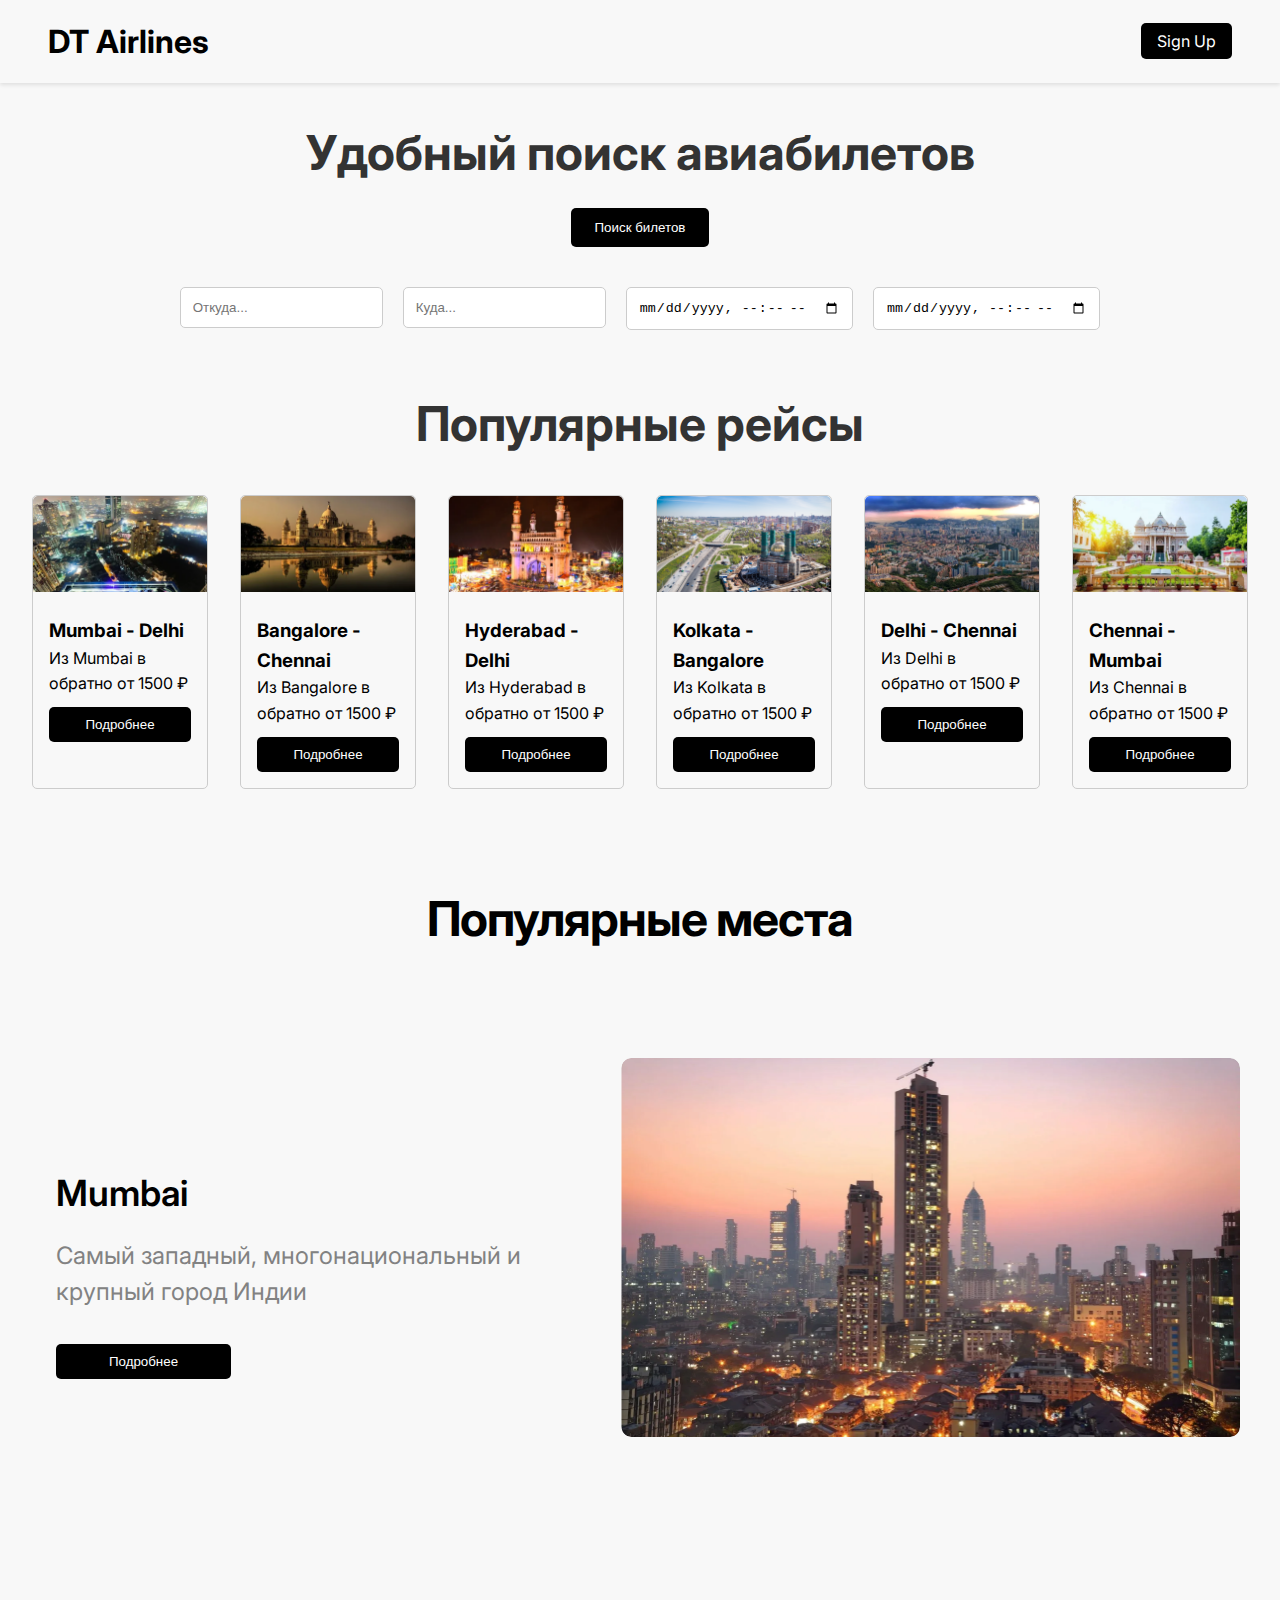
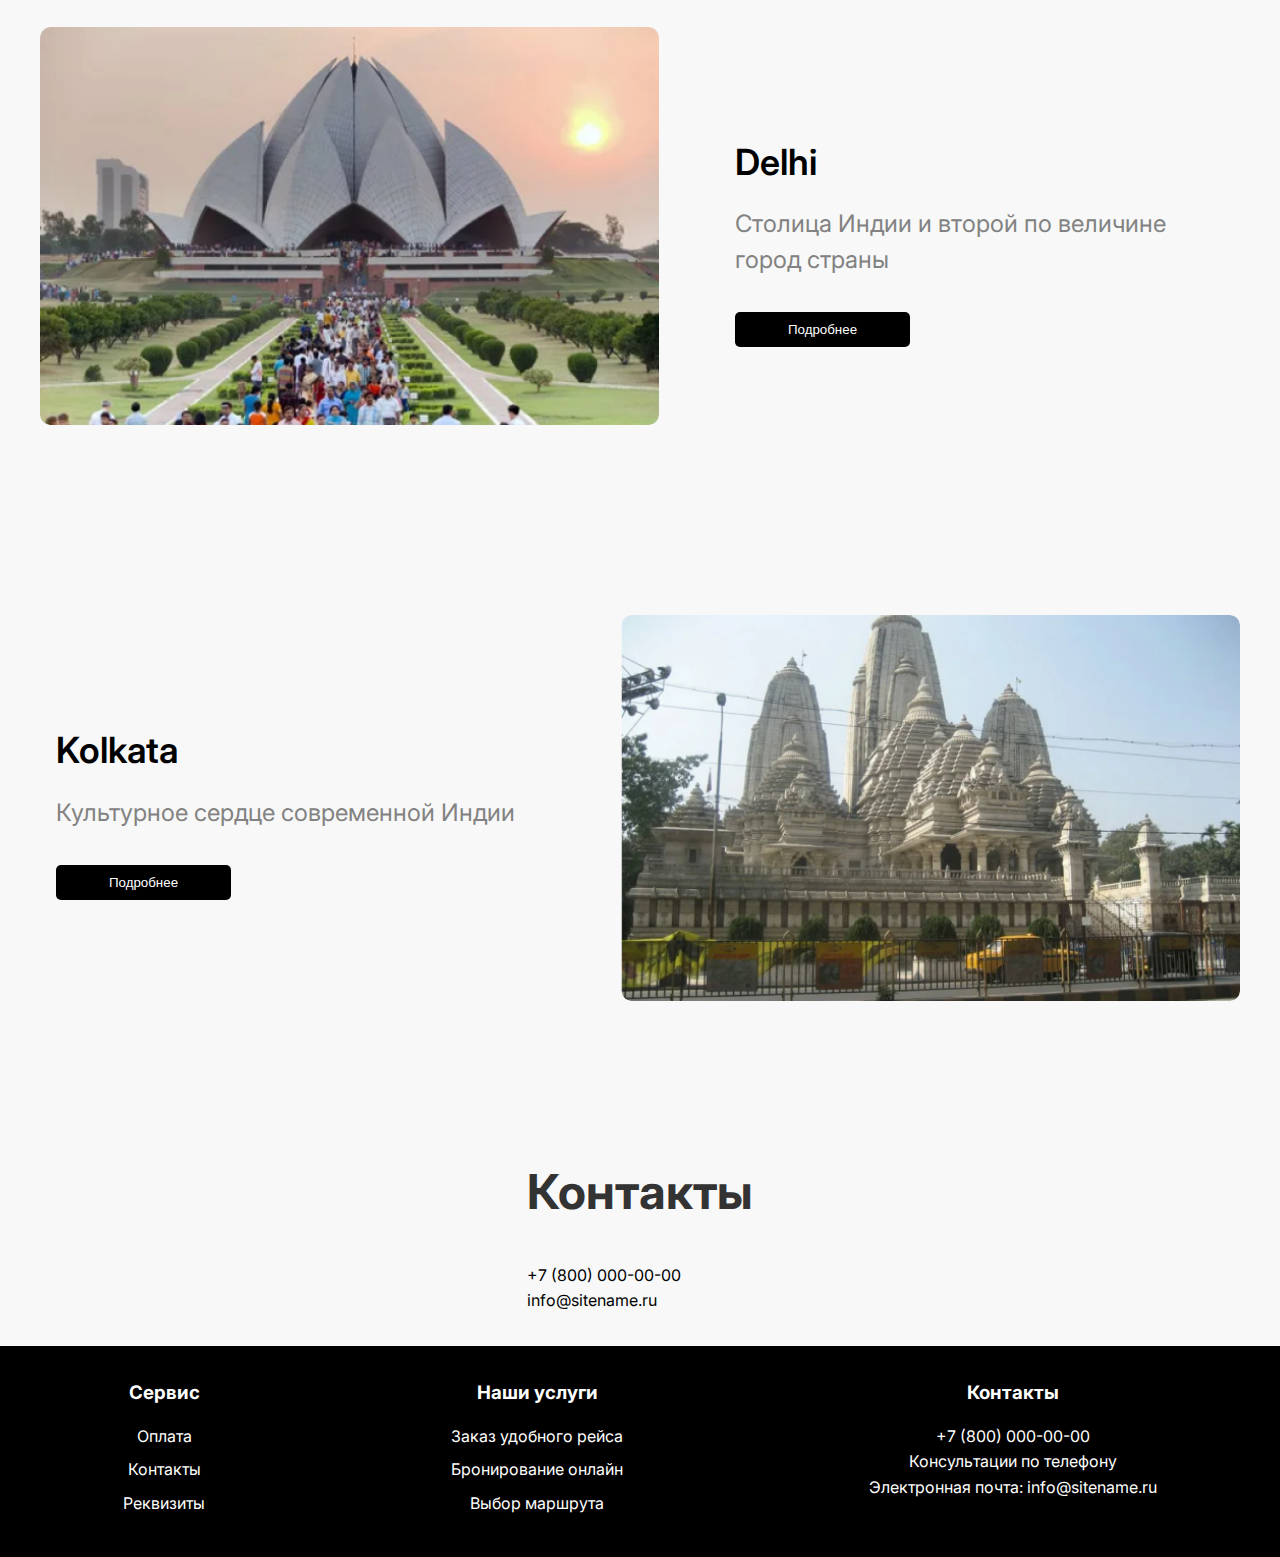
==== index.html @ 204df727 "you commit" ====
<!DOCTYPE html>
<html lang="ru">
<head>
    <meta charset="UTF-8">
    <meta name="viewport" content="width=device-width, initial-scale=1.0">
    <title>Главная страница - DT Airlines</title>
    <link rel="stylesheet" href="./css/style.css">
</head>
<body>
    <div class="wrapper">
        <header>
            <div class="header-container">
                <h1>DT Airlines</h1>
                <nav>
                    
                    <a href="./html/login.html" class="sign-up-button">Sign Up</a>
                </nav>
            </div>
        </header>

        <main>
            <section class="hero">
                <h2>Удобный поиск авиабилетов</h2>
                <button class="search-button">Поиск билетов</button>
                <div class="search-filters">
                    <input type="text" placeholder="Откуда...">
                    <input type="text" placeholder="Куда...">
                    <input type="datetime-local" placeholder="Когда...">
                    <input type="datetime-local" placeholder="Обратно...">
                </div>
            </section>

            <section class="popular-routes">
                <h2>Популярные рейсы</h2>
                <div class="routes-grid">
                    <div class="route-card">
                        <img src="img/mumbai.png" alt="Mumbai - Delhi">
                        <div class="route-info">
                            <h3>Mumbai - Delhi</h3>
                            <p>Из Mumbai в обратно от 1500 ₽</p>
                            <button class="details-button">Подробнее</button>
                        </div>
                    </div>
                    <div class="route-card">
                        <img src="img/delhi-chenhall.png" alt="Bangalore - Chennai">
                        <div class="route-info">
                            <h3 class="h3-info">Bangalore - Chennai</h3>
                            <p>Из Bangalore в обратно от 1500 ₽</p>
                            <button class="details-button">Подробнее</button>
                        </div>
                    </div>
                    <div class="route-card">
                        <img src="img/hyderad.png" alt="Hyderabad - Delhi">
                        <div class="route-info">
                            <h3>Hyderabad - Delhi</h3>
                            <p>Из Hyderabad в обратно от 1500 ₽</p>
                            <button class="details-button">Подробнее</button>
                        </div>
                    </div>
                    <div class="route-card">
                        <img src="img/kolkata.png" alt="Kolkata - Bangalore">
                        <div class="route-info">
                            <h3>Kolkata - Bangalore</h3>
                            <p>Из Kolkata в обратно от 1500 ₽</p>
                            <button class="details-button">Подробнее</button>
                        </div>
                    </div>
                    <div class="route-card">
                        <img src="img/delhi.png" alt="Delhi - Chennai">
                        <div class="route-info">
                            <h3>Delhi - Chennai</h3>
                            <p>Из Delhi в обратно от 1500 ₽</p>
                            <div class="status" id="js-status">
                                <button class="details-button">Подробнее</button>
                                <!-- <button class="statusPhoto" id="js-status-btn"></button> -->
                            </div>
                        </div>
                    </div>
                    <div class="route-card">
                        <img src="img/chenhall-mumbai.png" alt="Chennai - Mumbai">
                        <div class="route-info">
                            <h3>Chennai - Mumbai</h3>
                            <p>Из Chennai в обратно от 1500 ₽</p>
                            <button class="details-button">Подробнее</button>
                        </div>
                    </div>
                </div>
            </section>

            <section class="popular-places">
                <h2 class="popular-title">Популярные места</h2>
                <div class="places-grid">
                    <div class="place-card">
                        <div class="place-info">
                            <h3 class="places-grid__title">Mumbai</h3>
                            <p class="places-grid__text">Самый западный, многонациональный и крупный город Индии</p>
                            <button class="details-button">Подробнее</button>
                        </div>
                        <img src="img/img.png" alt="Mumbai" class="place-card__img">
                    </div>
                    <div class="place-card">
                        <img src="img/delhi3.png" alt="Delhi" class="place-card__img-two">
                        <div class="place-info">
                            <h3 class="places-grid__title">Delhi</h3>
                            <p class="places-grid__text">Столица Индии и второй по величине город страны</p>
                            <button class="details-button">Подробнее</button>
                        </div>
                    </div>
                    <div class="place-card">
                        <div class="place-info">
                            <h3 class="places-grid__title">Kolkata</h3>
                            <p class="places-grid__text">Культурное сердце современной Индии</p>
                            <button class="details-button">Подробнее</button>
                        </div>
                        <img src="img/kolkata2.png" alt="Kolkata" class="place-card__img-three">
                    </div>
                </div>
            </section>

            <section class="contacts">
                <h2>Контакты</h2>
                <p>+7 (800) 000-00-00</p>
                <p>info@sitename.ru</p>
            </section>
        </main>

        <footer>
            <div class="footer-container">
                <div class="footer-column">
                    <h3>Сервис</h3>
                    <ul>
                        <li><a href="#">Оплата</a></li>
                        <li><a href="#">Контакты</a></li>
                        <li><a href="#">Реквизиты</a></li>
                    </ul>
                </div>
                <div class="footer-column">
                    <h3>Наши услуги</h3>
                    <ul>
                        <li><a href="#">Заказ удобного рейса</a></li>
                        <li><a href="#">Бронирование онлайн</a></li>
                        <li><a href="#">Выбор маршрута</a></li>
                    </ul>
                </div>
                <div class="footer-column">
                    <h3>Контакты</h3>
                    <p>+7 (800) 000-00-00<br>Консультации по телефону</p>
                    <p>Электронная почта: info@sitename.ru</p>
                </div>
            </div>
        </footer>
    </div>
    <script src = "./js/cards.js"></script>
    <script src="scripts.js"></script>
</body>
</html>
---- css/style.css ----
@import url('https://fonts.googleapis.com/css2?family=Inter:wght@400;500;700&display=swap');

:root {
    --font-family: 'Inter', sans-serif;
    --background-color: #f8f8f8;
    --text-color: #333;
    --link-color: black;
    --link-hover-color: #0056b3;
    --button-bg-color: black;
    --button-hover-bg-color: #333;
    --button-text-color: white;
    --border-color: #ccc;
    --input-focus-border-color: #0056b3;
    --box-shadow-color: rgba(0, 0, 0, 0.1);
    --footer-bg-color: #000;
    --footer-text-color: white;
    --footer-link-hover-color: #ccc;
}

/* Reset */
* {
    margin: 0;
    padding: 0;
    box-sizing: border-box;
}

/* Keyframes */
@keyframes fadeIn {
    from {
        opacity: 0;
        transform: translateY(-20px);
    }
    to {
        opacity: 1;
        transform: translateY(0);
    }
}

.hidden {
    opacity: 0;
}

/* Body and Wrapper */
body {
    font-family: var(--font-family);
    line-height: 1.6;
    background-color: var(--background-color);
    display: flex;
    flex-direction: column;
    height: 100vh;
}

.wrapper {
    display: flex;
    flex-direction: column;
    min-height: 100vh;
}

/* Header */
header {
    background-color: var(--background-color);
    box-shadow: 0 2px 4px var(--box-shadow-color);
    padding: 1rem 2rem;
    display: flex;
    justify-content: space-between;
    align-items: center;
}

.header-container {
    display: flex;
    justify-content: space-between;
    align-items: center;
    width: 100%;
    animation: fadeIn 1s forwards;
}

.header-container h1, .header-container h2 {
    margin-left: 1rem;
}

.header-container nav a {
    margin-right: 1rem;
    text-decoration: none;
    
}

.sign-up-button {
    background-color: var(--button-bg-color);
    color: var(--button-text-color);
    padding: 0.5rem 1rem;
    border-radius: 5px;
    text-decoration: none;
}

/* Main */
main {
    flex: 1;
    display: flex;
    flex-direction: column;
    align-items: center;
    padding: 2rem;
}

h2 {
    margin-bottom: 2rem;
    color: var(--text-color);
    font-size: 48px;
}

/* Registration and Login Forms */
.container {
    background-color: white;
    padding: 2rem;
    border-radius: 10px;
    box-shadow: 0 0 10px var(--box-shadow-color);
    max-width: 600px;
    width: 100%;
    text-align: center;
    animation: fadeIn 1s forwards;
}

.registration-form, .login-form {
    padding: 40px;
    border-radius: 15px;
    max-width: 400px;
}

.form-group {
    margin-bottom: 20px;
    text-align: left;
}

.form-group input {
    width: 100%;
    padding: 15px;
    font-size: 16px;
    border: 1px solid var(--border-color);
    border-radius: 5px;
    transition: all 0.3s;
}

.form-group input:focus {
    outline: none;
    border-color: var(--input-focus-border-color);
    box-shadow: 0 0 5px rgba(0, 86, 179, 0.5);
    transform: scale(1.05);
}

.form-group label {
    display: block;
    margin-bottom: 0.5rem;
    color: #666;
}

.form-actions {
    display: flex;
    flex-direction: column;
    align-items: center;
    margin-top: 2rem;
}

.form-actions button, .form-actions a {
    background-color: var(--button-bg-color);
    color: var(--button-text-color);
    padding: 0.75rem 1.5rem;
    border: none;
    border-radius: 5px;
    cursor: pointer;
    width: 100%;
    margin-bottom: 1rem;
    text-align: center;
    font-size: 1rem;
    transition: background-color 0.3s, transform 0.3s;
}

.form-actions button:hover, .form-actions a:hover {
    background-color: var(--button-hover-bg-color);
    transform: scale(1.05);
}

/* Profile Section */
.profile-section {
    background-color: white;
    padding: 2rem;
    border-radius: 15px;
    box-shadow: 0 0 15px var(--box-shadow-color);
    display: flex;
    max-width: 800px;
    width: 100%;
    animation: fadeIn 1s forwards;
    align-items: flex-start;
}

.profile-details {
    flex: 1;
    margin-right: 2rem;
}

.profile-item {
    margin-bottom: 1.5rem;
}

.profile-item label {
    display: block;
    margin-bottom: 0.5rem;
    color: #666;
}

.input-container {
    display: flex;
    align-items: center;
    position: relative;
}

.input-container .icon {
    position: absolute;
    left: 0.75rem;
}

.input-container input {
    width: 100%;
    padding: 0.75rem 2.5rem 0.75rem 2.5rem;
    border: 1px solid #ccc;
    border-radius: 5px;
    background-color: #f9f9f9;
    pointer-events: none;
}

.input-container input:focus {
    transform: scale(1.05);
    box-shadow: 0 0 10px rgba(0, 0, 0, 0.1);
}

.edit-link {
    margin-left: 1rem;
    text-decoration: none;
    color: #007bff;
    cursor: pointer;
    transition: color 0.3s, transform 0.3s;
}

.edit-link:hover {
    color: var(--link-hover-color);
    transform: scale(1.05);
}

.delete-button {
    background-color: rgb(0, 0, 0);
    color: white;
    padding: 0.75rem 1.5rem;
    border: none;
    border-radius: 5px;
    cursor: pointer;
    margin-top: 1.5rem;
    width: 100%;
    transition: background-color 0.3s, transform 0.3s;
}

.delete-button:hover {
    background-color: darkred;
    transform: scale(1.05);
}

.profile-picture {
    display: flex;
    flex-direction: column;
    align-items: center;
    justify-content: center;
}

.picture-frame {
    width: 150px;
    height: 150px;
    border: 2px solid #ccc;
    border-radius: 50%;
    display: flex;
    align-items: center;
    justify-content: center;
    margin-bottom: 1rem;
    background-color: #f9f9f9;
}

.upload-link {
    text-decoration: none;
    color: #007bff;
    cursor: pointer;
    transition: color 0.3s, transform 0.3s;
}

.upload-link:hover {
    color: var(--link-hover-color);
    transform: scale(1.05);
}

/* Home Page */
.hero {
    text-align: center;
    margin-bottom: 3rem;
}

.hero h2 {
    margin-bottom: 1rem;
}

.search-button {
    background-color: var(--button-bg-color);
    color: var(--button-text-color);
    padding: 0.75rem 1.5rem;
    border: none;
    border-radius: 5px;
    cursor: pointer;
    transition: background-color 0.3s, transform 0.3s;
}

.search-filters {
    margin-top: 2rem;
}

.search-filters input {
    margin: 0.5rem;
    padding: 0.75rem;
    border: 1px solid var(--border-color);
    border-radius: 5px;
    transition: transform 0.3s, box-shadow 0.3s;
}
/* блок с популярынми рейсами */
.popular-routes {
    width: 100%;
    text-align: center;
}

.routes-grid {
    display: flex;
    gap: 2rem;
    margin-top: 2rem;
    animation: fadeIn 1s forwards;
    flex-wrap: nowrap;
    justify-content: flex-start;
}
.route-card {
    border: 1px solid #ccc;
    border-radius: 5px;
    overflow: hidden;
    transition: transform 0.3s, box-shadow 0.3s;
}

.route-card img {
    width: 100%;
    
    object-fit: cover;
}
.h3-info{

}
.route-info, .place-info {
    padding: 1rem;
    text-align: left;
}

.details-button {
    display: flex;
    justify-content: center;
    align-items: center;
    background-color: var(--button-bg-color);
    color: var(--button-text-color);
    padding: 0.5rem 1rem;
    border: none;
    border-radius: 5px;
    cursor: pointer;
    transition: background-color 0.3s, transform 0.3s;
    max-width: 175px;
    width: 100%;
    height: 35px;
    margin-top: 10px;
}

.search-button:hover, .details-button:hover{
    background-color: var(--button-hover-bg-color);
    transform: scale(1.05);
}

.search-filters input:focus, .route-card:hover{
    transform: scale(1.05);
    box-shadow: 0 0 10px var(--box-shadow-color);
}
/*  популярные места*/
.popular-title{
    padding-top: 92px;
    font-family: var(--font-family);
font-weight: 700;
font-size: 48px;
letter-spacing: -0.02em;
text-align: center;
color: #000;
}
.places-grid{
    display: flex;
    flex-direction: column;    
}
.place-card{
    display: flex;
    flex-direction: row;
    gap: 5%;
    justify-content: space-between;
    max-width: 1200px;
    width: 100%;  
    margin-bottom: 121px; 
    padding-top: 69px;
}
.place-card__img{
    display: flex;
    order:2;
    border-radius: 10px;
max-width: 619px;
width: 100%;

}
.place-card__img-two{
    display: flex;
    order:1;
    border-radius: 10px;
max-width: 619px;
width: 100%;

}
.place-card__img-three{
    display: flex;
    order:2;
    border-radius: 10px;
max-width: 619px;
width: 100%;


}
.place-info{
    display: flex;
    flex-direction: column;
    order: 1;
    margin-top: 100px;
}
.places-grid__title{
    font-family: var(--font-family);
font-weight: 600;
font-size: 36px;
line-height: 110%;
color: #000;
margin-bottom: 24px;
}
.places-grid__text{
    font-family: var(--font-family);
font-weight: 400;
font-size: 24px;
line-height: 150%;
color: #828282;
padding-bottom: 24px;
}

.contacts {
    margin-top: 2rem;
}

/* Footer */
footer {
    background-color: var(--footer-bg-color);
    color: var(--footer-text-color);
    padding: 2rem 0;
    text-align: center;
}

.footer-container {
    display: flex;
    justify-content: space-around;
    animation: fadeIn 1s forwards;
}

.footer-column h3 {
    margin-bottom: 1rem;
}

.footer-column ul {
    list-style: none;
}

.footer-column li {
    margin-bottom: 0.5rem;
}

.footer-column a {
    color: var(--footer-text-color);
    text-decoration: none;
    transition: color 0.3s;
}

.footer-column a:hover {
    color: var(--footer-link-hover-color);
}

/* Media Queries */
@media (max-width: 767px) {
    header, main, footer {
        padding: 15px;
    }

    .registration-form, .profile-form, .login-form, .profile-section, .hero, .routes-grid, .places-grid {
        padding: 15px;
    }

    .form-group {
        margin-bottom: 10px;
    }

    .form-group input {
        padding: 10px;
    }

    .form-actions button, .form-actions a, .details-button, .search-button {
        padding: 10px;
    }

    footer {
        padding: 20px 0;
    }

    .footer-container {
        flex-direction: column;
        align-items: center;
    }

    .footer-column {
        width: 100%;
        text-align: center;
        margin-bottom: 10px;
    }
    .routes-grid, .places-grid {
        flex-direction: column;
    }
    .place-card{
        flex-direction: column;
        margin-bottom: 5px;
    }
    .place-info{
        order:2;
        margin-top: 10px;

    }
    .place-card__img{
        order: 1;
    }
    .place-card__img-three{
        order: 1;

    }
    .places-grid__title{
    font-size: 24px;
    margin-bottom: 5px;

    }
    .places-grid__text{
        margin-top: 5px;
        font-size: 14px;
        margin-bottom: 5px;

    }
    .details-button{
        margin-top: 1px;
    }
}

@media (min-width: 768px) and (max-width: 1023px) {
    header, main, footer {
        padding: 30px;
    }
    .routes-grid, .places-grid {
        flex-direction: column;
    }
    .place-card{
        flex-direction: column;
    }
    .place-info{
        order:2;
        margin-top: 15px;

    }
    .place-card__img{
        order: 1;
    }
    .place-card__img-three{
        order: 1;

    }
    .places-grid__title{
        

    }
    .places-grid__text{

    }
}
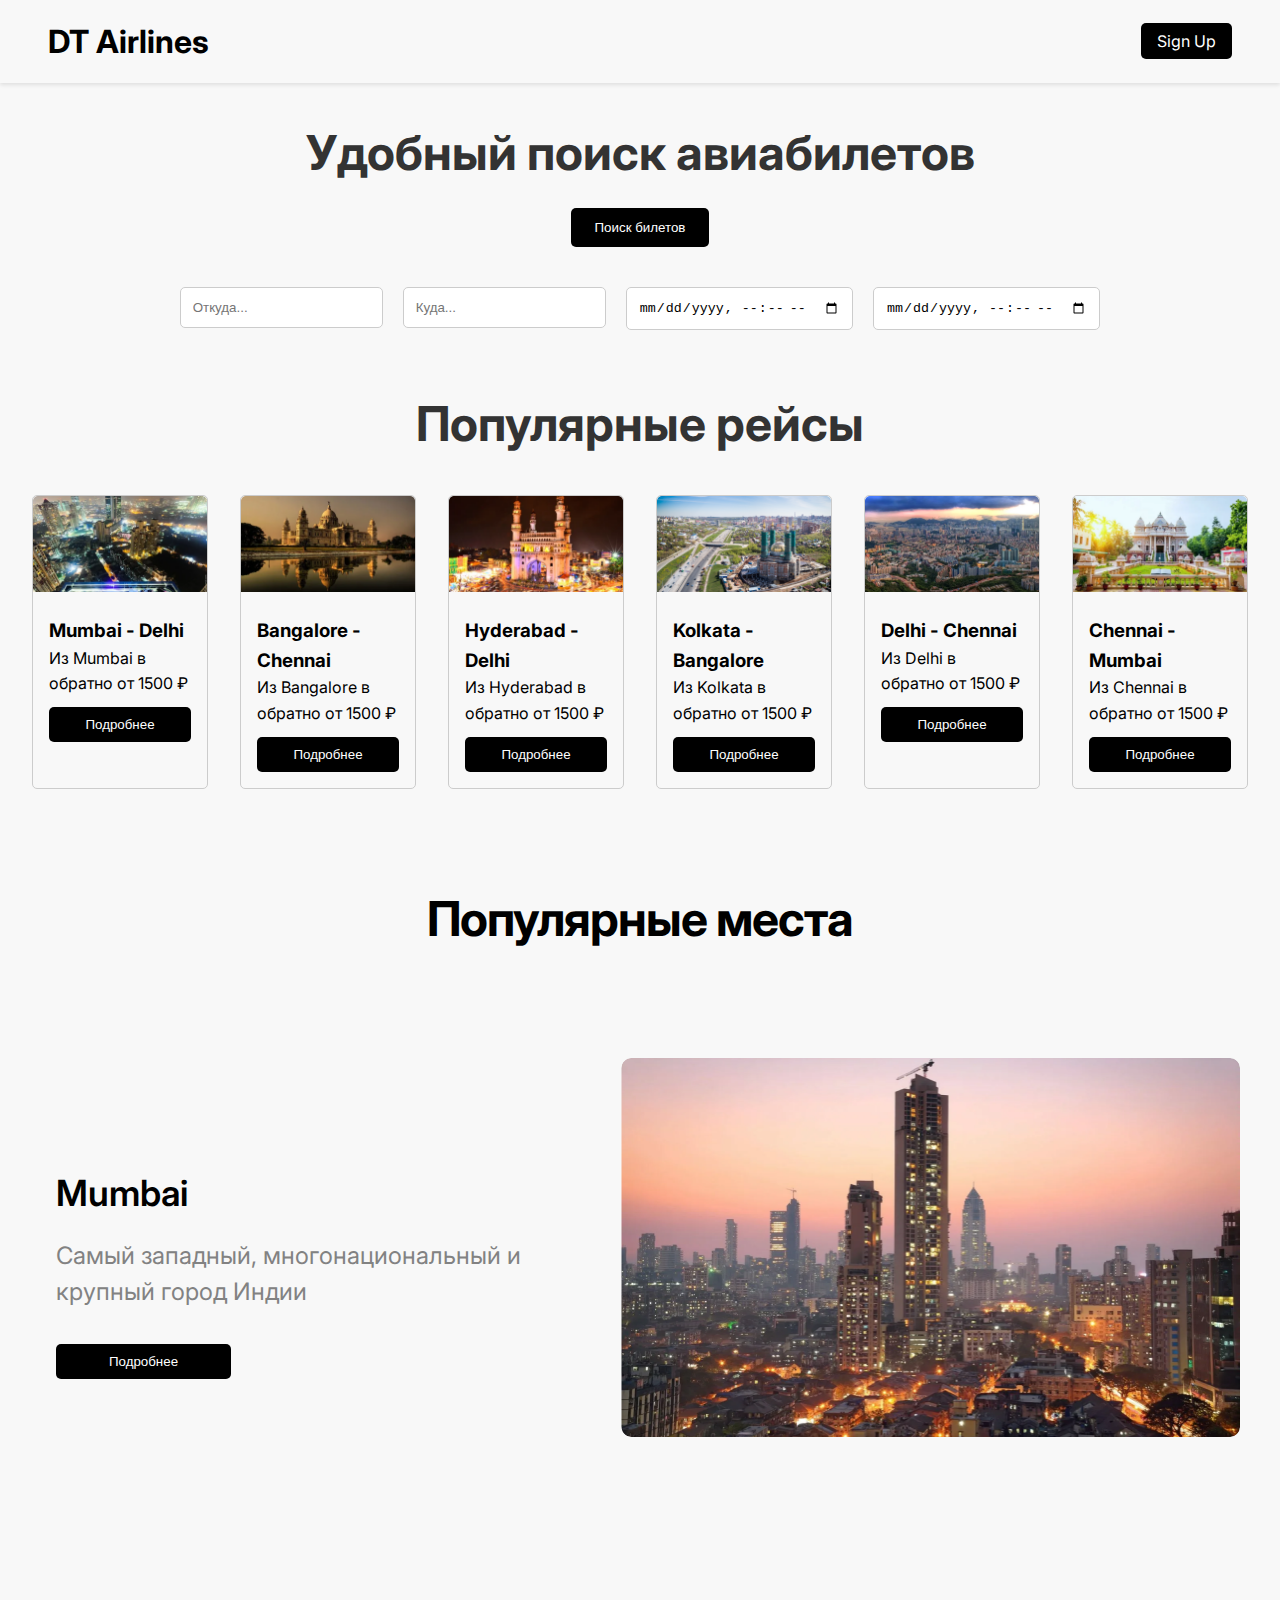
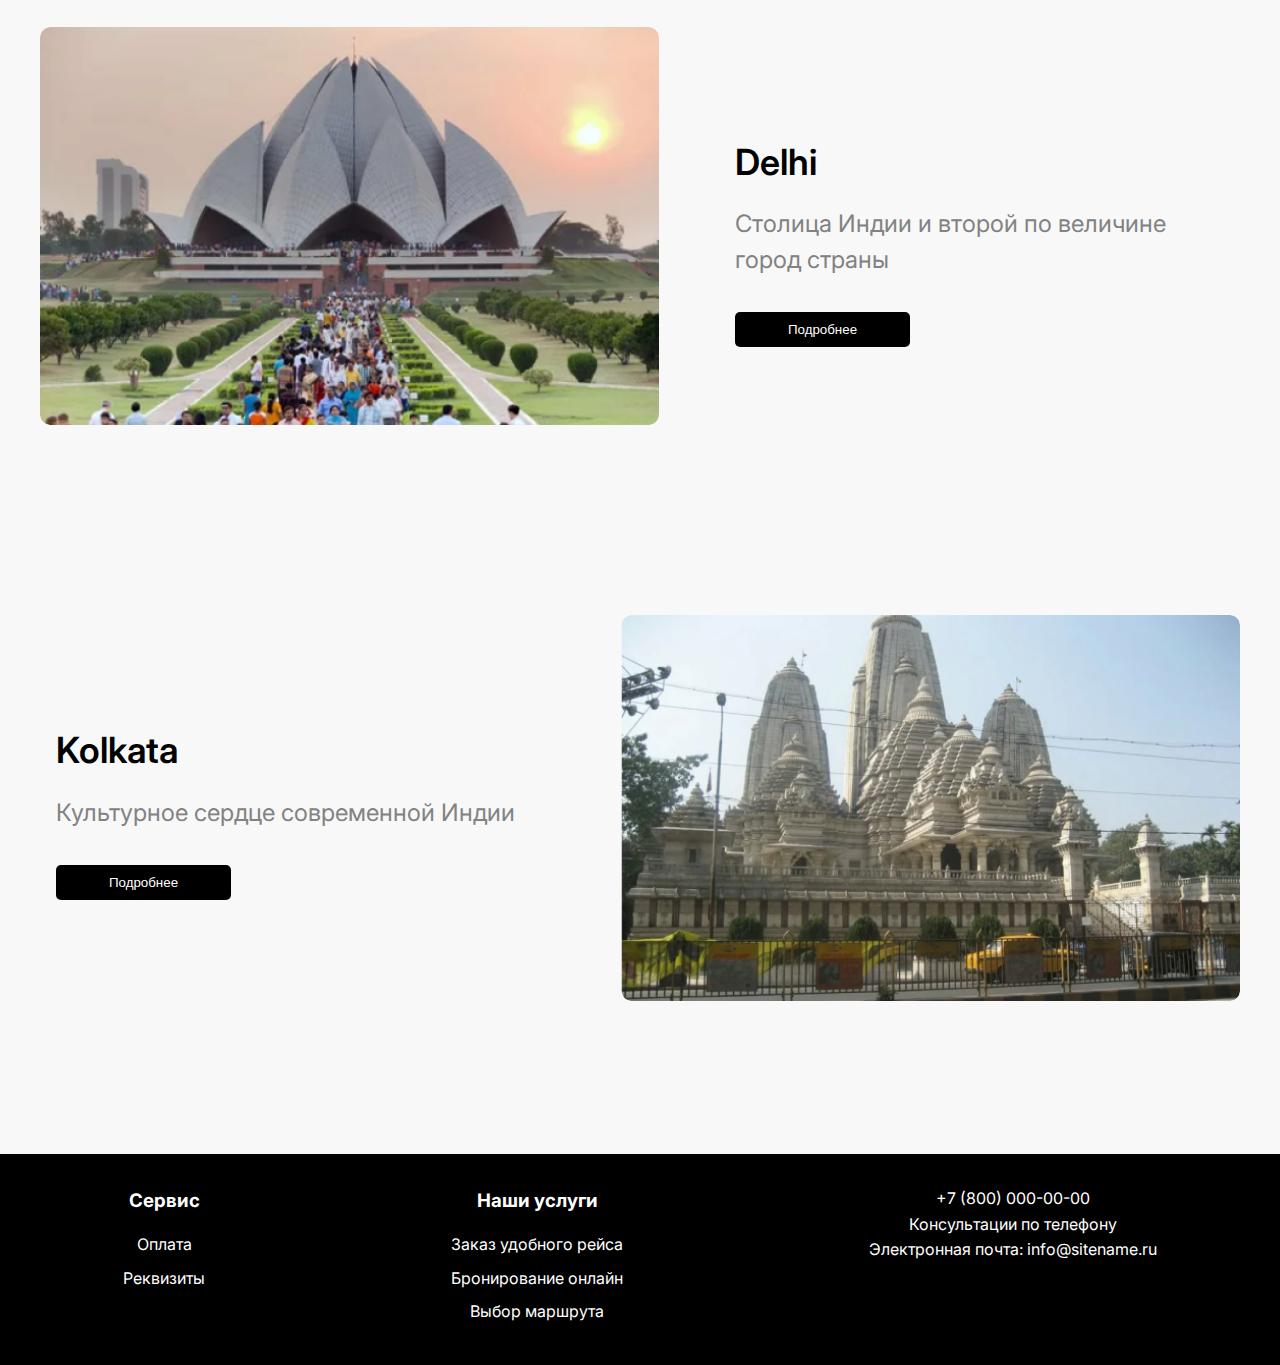
==== commit 0aa63529: "r commit" ====
--- a/index.html
+++ b/index.html
@@ -19,7 +19,7 @@
         </header>
 
         <main>
-            <section class="hero">
+            <section class="hero" id="find-tickets">
                 <h2>Удобный поиск авиабилетов</h2>
                 <button class="search-button">Поиск билетов</button>
                 <div class="search-filters">
@@ -116,12 +116,6 @@
                     </div>
                 </div>
             </section>
-
-            <section class="contacts">
-                <h2>Контакты</h2>
-                <p>+7 (800) 000-00-00</p>
-                <p>info@sitename.ru</p>
-            </section>
         </main>
 
         <footer>
@@ -130,7 +124,6 @@
                     <h3>Сервис</h3>
                     <ul>
                         <li><a href="#">Оплата</a></li>
-                        <li><a href="#">Контакты</a></li>
                         <li><a href="#">Реквизиты</a></li>
                     </ul>
                 </div>
@@ -139,11 +132,10 @@
                     <ul>
                         <li><a href="#">Заказ удобного рейса</a></li>
                         <li><a href="#">Бронирование онлайн</a></li>
-                        <li><a href="#">Выбор маршрута</a></li>
+                        <li><a href="#find-tickets">Выбор маршрута</a></li>
                     </ul>
                 </div>
                 <div class="footer-column">
-                    <h3>Контакты</h3>
                     <p>+7 (800) 000-00-00<br>Консультации по телефону</p>
                     <p>Электронная почта: info@sitename.ru</p>
                 </div>
--- a/css/style.css
+++ b/css/style.css
@@ -22,6 +22,8 @@
     margin: 0;
     padding: 0;
     box-sizing: border-box;
+    /*  плавный скролл */
+    scroll-behavior: smooth;
 }
 
 /* Keyframes */
@@ -89,6 +91,9 @@
     color: var(--button-text-color);
     padding: 0.5rem 1rem;
     border-radius: 5px;
+    text-decoration: none;
+}
+.regist-btn{
     text-decoration: none;
 }
 
@@ -455,10 +460,6 @@
 padding-bottom: 24px;
 }
 
-.contacts {
-    margin-top: 2rem;
-}
-
 /* Footer */
 footer {
     background-color: var(--footer-bg-color);
@@ -504,7 +505,6 @@
     .registration-form, .profile-form, .login-form, .profile-section, .hero, .routes-grid, .places-grid {
         padding: 15px;
     }
-
     .form-group {
         margin-bottom: 10px;
     }
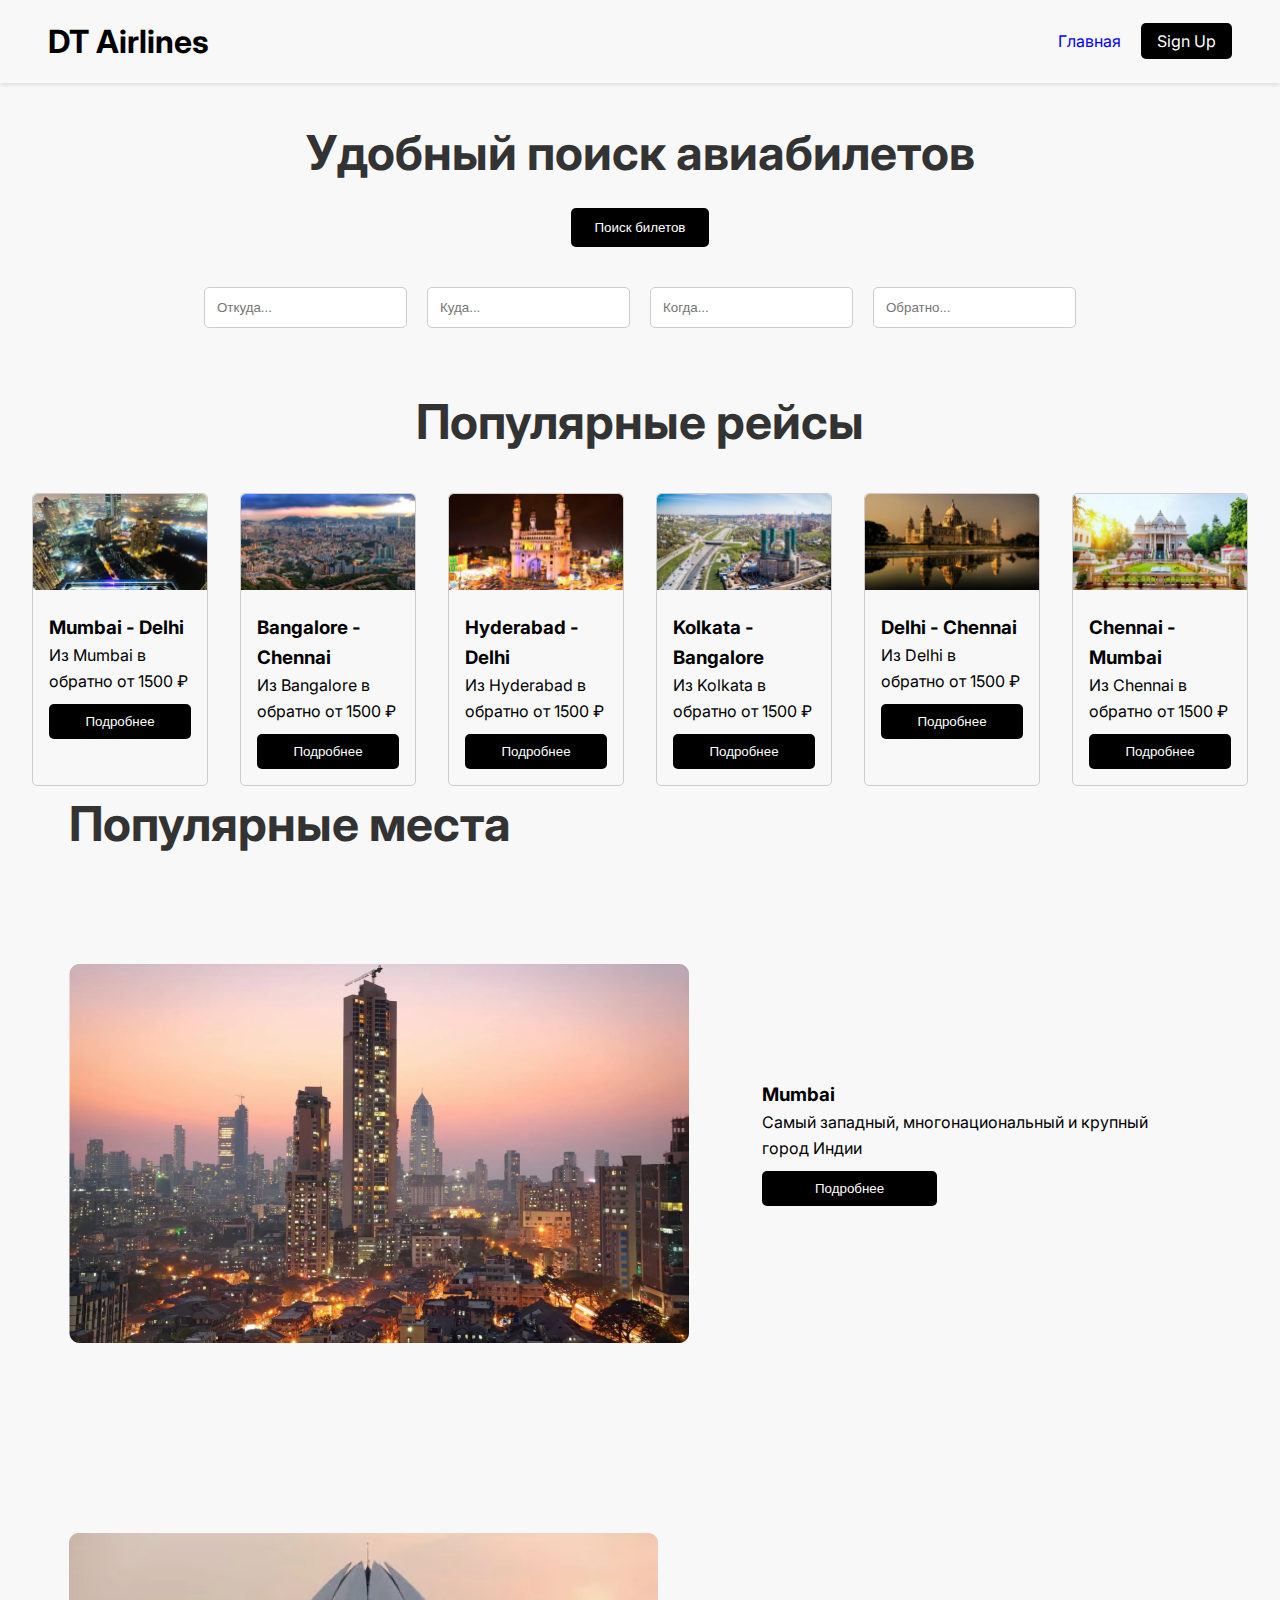
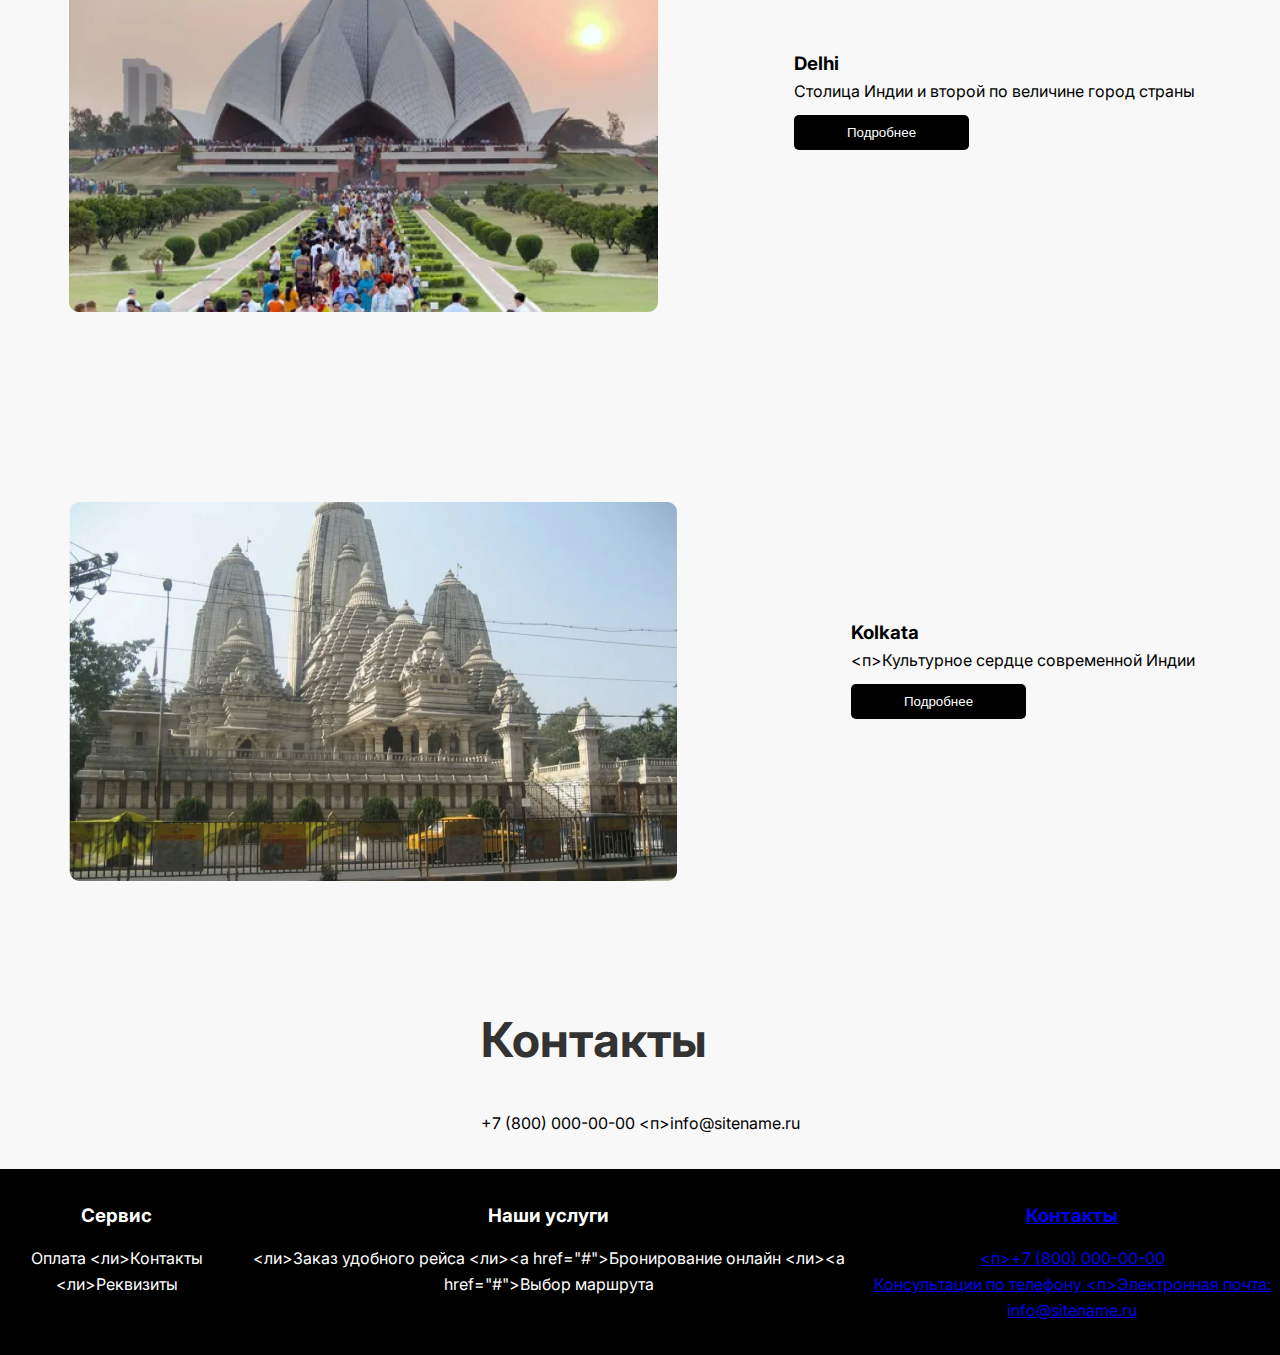
==== commit 651bcf17: "your commit" ====
--- a/index.html
+++ b/index.html
@@ -4,7 +4,7 @@
     <meta charset="UTF-8">
     <meta name="viewport" content="width=device-width, initial-scale=1.0">
     <title>Главная страница - DT Airlines</title>
-    <link rel="stylesheet" href="./css/style.css">
+    <link rel="stylesheet" href="/css/style.css">
 </head>
 <body>
     <div class="wrapper">
@@ -12,21 +12,21 @@
             <div class="header-container">
                 <h1>DT Airlines</h1>
                 <nav>
-                    
-                    <a href="./html/login.html" class="sign-up-button">Sign Up</a>
+                    <a href="#">Главная</a>
+                    <a href="login.html" class="sign-up-button">Sign Up</a>
                 </nav>
             </div>
         </header>
 
         <main>
-            <section class="hero" id="find-tickets">
+            <section class="hero">
                 <h2>Удобный поиск авиабилетов</h2>
                 <button class="search-button">Поиск билетов</button>
                 <div class="search-filters">
                     <input type="text" placeholder="Откуда...">
                     <input type="text" placeholder="Куда...">
-                    <input type="datetime-local" placeholder="Когда...">
-                    <input type="datetime-local" placeholder="Обратно...">
+                    <input type="text" placeholder="Когда...">
+                    <input type="text" placeholder="Обратно...">
                 </div>
             </section>
 
@@ -42,9 +42,9 @@
                         </div>
                     </div>
                     <div class="route-card">
-                        <img src="img/delhi-chenhall.png" alt="Bangalore - Chennai">
+                        <img src="img/delhi.png" alt="Bangalore - Chennai">
                         <div class="route-info">
-                            <h3 class="h3-info">Bangalore - Chennai</h3>
+                            <h3>Bangalore - Chennai</h3>
                             <p>Из Bangalore в обратно от 1500 ₽</p>
                             <button class="details-button">Подробнее</button>
                         </div>
@@ -66,21 +66,18 @@
                         </div>
                     </div>
                     <div class="route-card">
-                        <img src="img/delhi.png" alt="Delhi - Chennai">
+                        <img src="img/delhi-chenhall.png" alt="Delhi - Chennai">
                         <div class="route-info">
                             <h3>Delhi - Chennai</h3>
-                            <p>Из Delhi в обратно от 1500 ₽</p>
-                            <div class="status" id="js-status">
-                                <button class="details-button">Подробнее</button>
-                                <!-- <button class="statusPhoto" id="js-status-btn"></button> -->
-                            </div>
+                            <p>Из Delhi в обратно от 1500 ₽</п>
+                            <button class="details-button">Подробнее</button>
                         </div>
                     </div>
                     <div class="route-card">
                         <img src="img/chenhall-mumbai.png" alt="Chennai - Mumbai">
                         <div class="route-info">
                             <h3>Chennai - Mumbai</h3>
-                            <p>Из Chennai в обратно от 1500 ₽</p>
+                            <p>Из Chennai в обратно от 1500 ₽</п>
                             <button class="details-button">Подробнее</button>
                         </div>
                     </div>
@@ -88,33 +85,39 @@
             </section>
 
             <section class="popular-places">
-                <h2 class="popular-title">Популярные места</h2>
+                <h2>Популярные места</h2>
                 <div class="places-grid">
                     <div class="place-card">
+                        <img src="img/img.png" alt="Mumbai">
                         <div class="place-info">
-                            <h3 class="places-grid__title">Mumbai</h3>
-                            <p class="places-grid__text">Самый западный, многонациональный и крупный город Индии</p>
-                            <button class="details-button">Подробнее</button>
-                        </div>
-                        <img src="img/img.png" alt="Mumbai" class="place-card__img">
-                    </div>
-                    <div class="place-card">
-                        <img src="img/delhi3.png" alt="Delhi" class="place-card__img-two">
-                        <div class="place-info">
-                            <h3 class="places-grid__title">Delhi</h3>
-                            <p class="places-grid__text">Столица Индии и второй по величине город страны</p>
+                            <h3>Mumbai</h3>
+                            <p>Самый западный, многонациональный и крупный город Индии</п>
                             <button class="details-button">Подробнее</button>
                         </div>
                     </div>
                     <div class="place-card">
+                        <img src="img/delhi3.png" alt="Delhi">
                         <div class="place-info">
-                            <h3 class="places-grid__title">Kolkata</h3>
-                            <p class="places-grid__text">Культурное сердце современной Индии</p>
+                            <h3>Delhi</h3>
+                            <p>Столица Индии и второй по величине город страны</п>
                             <button class="details-button">Подробнее</button>
                         </div>
-                        <img src="img/kolkata2.png" alt="Kolkata" class="place-card__img-three">
+                    </div>
+                    <div class="place-card">
+                        <img src="img/kolkata2.png" alt="Kolkata">
+                        <div class="place-info">
+                            <h3>Kolkata</h3>
+                            <п>Культурное сердце современной Индии</п>
+                            <button class="details-button">Подробнее</button>
+                        </div>
                     </div>
                 </div>
+            </section>
+
+            <section class="contacts">
+                <h2>Контакты</h2>
+                <p>+7 (800) 000-00-00</п>
+                <п>info@sitename.ru</п>
             </section>
         </main>
 
@@ -123,26 +126,27 @@
                 <div class="footer-column">
                     <h3>Сервис</h3>
                     <ul>
-                        <li><a href="#">Оплата</a></li>
-                        <li><a href="#">Реквизиты</a></li>
+                        <li><a href="#">Оплата</a></ли>
+                        <ли><a href="#">Контакты</a></ли>
+                        <ли><a href="#">Реквизиты</a></ли>
                     </ul>
                 </div>
                 <div class="footer-column">
                     <h3>Наши услуги</h3>
                     <ul>
-                        <li><a href="#">Заказ удобного рейса</a></li>
-                        <li><a href="#">Бронирование онлайн</a></li>
-                        <li><a href="#find-tickets">Выбор маршрута</a></li>
+                        <ли><a href="#">Заказ удобного рейса</а></ли>
+                        <ли><а href="#">Бронирование онлайн</а></ли>
+                        <ли><а href="#">Выбор маршрута</а></ли>
                     </ul>
                 </div>
-                <div class="footer-column">
-                    <p>+7 (800) 000-00-00<br>Консультации по телефону</p>
-                    <p>Электронная почта: info@sitename.ru</p>
+                <div class="footer-column footer-column__two">
+                    <h3>Контакты</h3>
+                    <п>+7 (800) 000-00-00<br>Консультации по телефону</п>
+                    <п>Электронная почта: info@sitename.ru</п>
                 </div>
             </div>
         </footer>
     </div>
-    <script src = "./js/cards.js"></script>
-    <script src="scripts.js"></script>
+    <script src="js/main.js"></script>
 </body>
-</html>
+</html>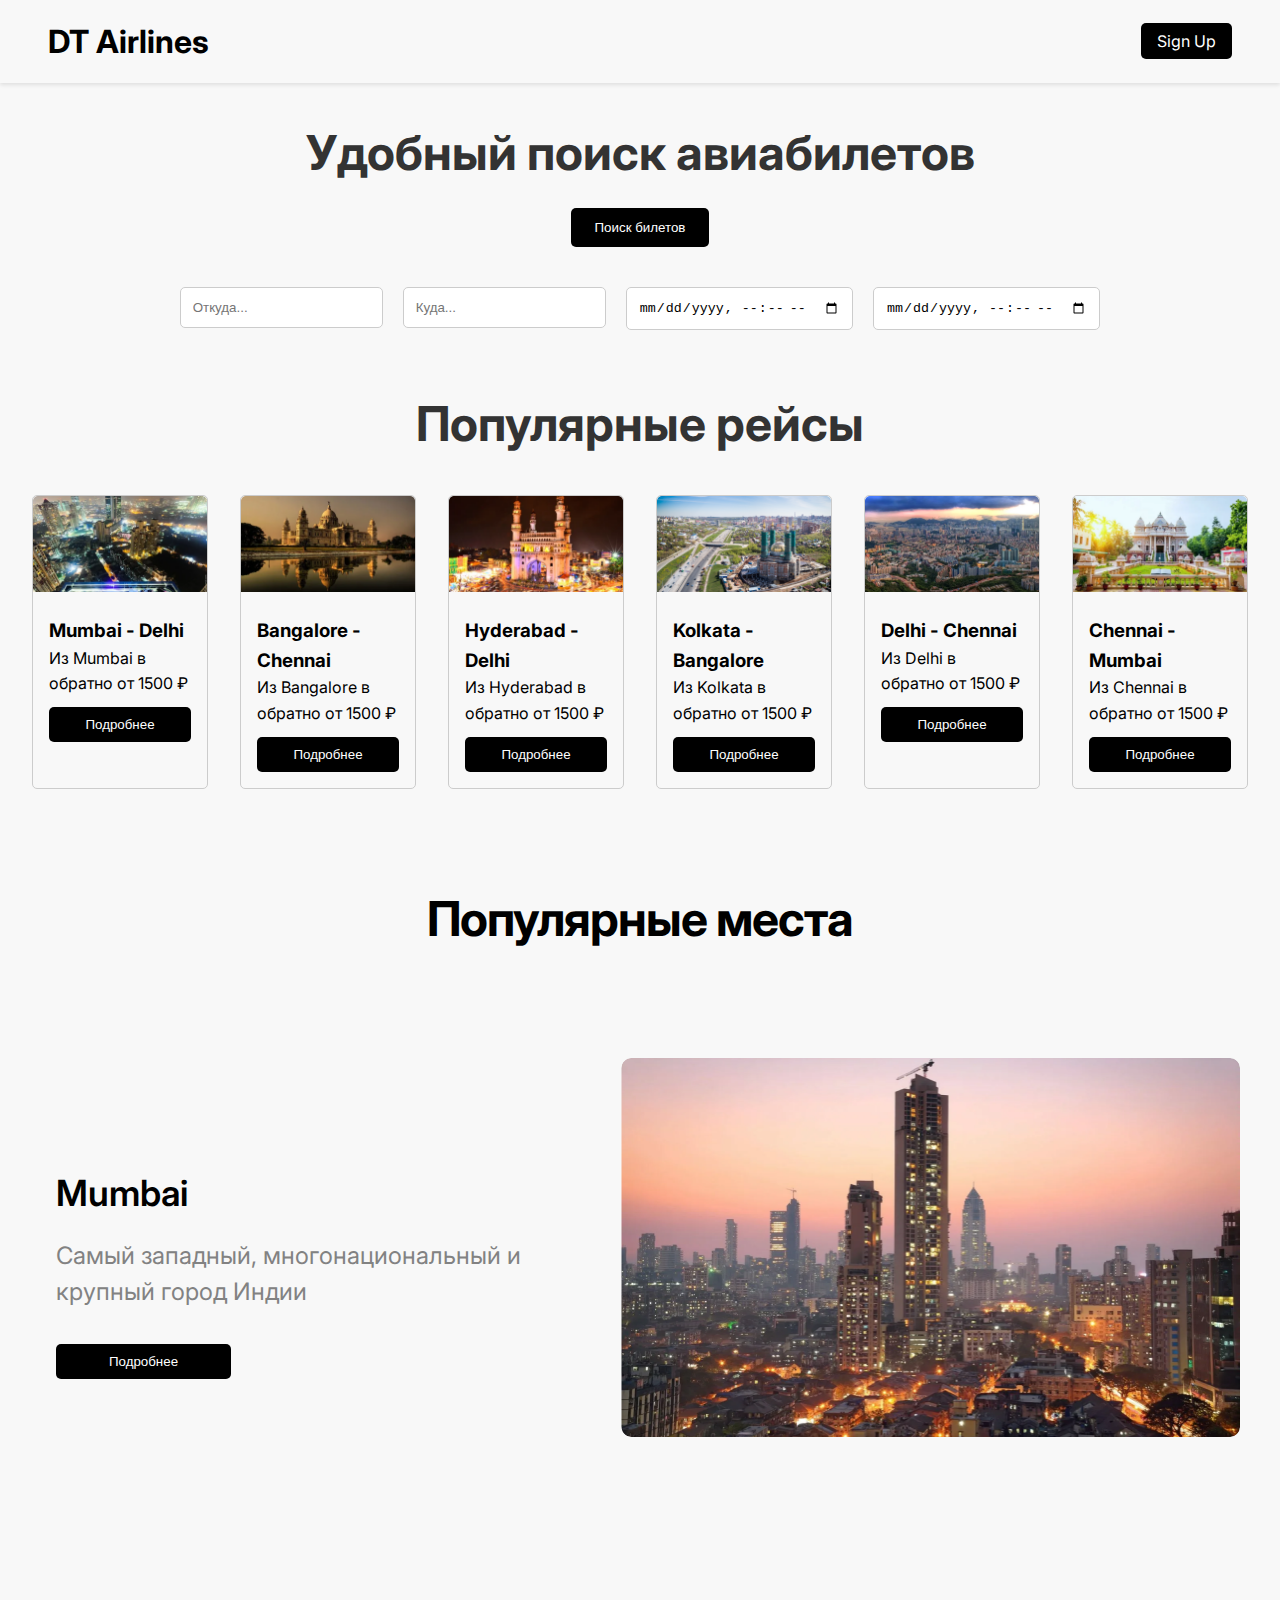
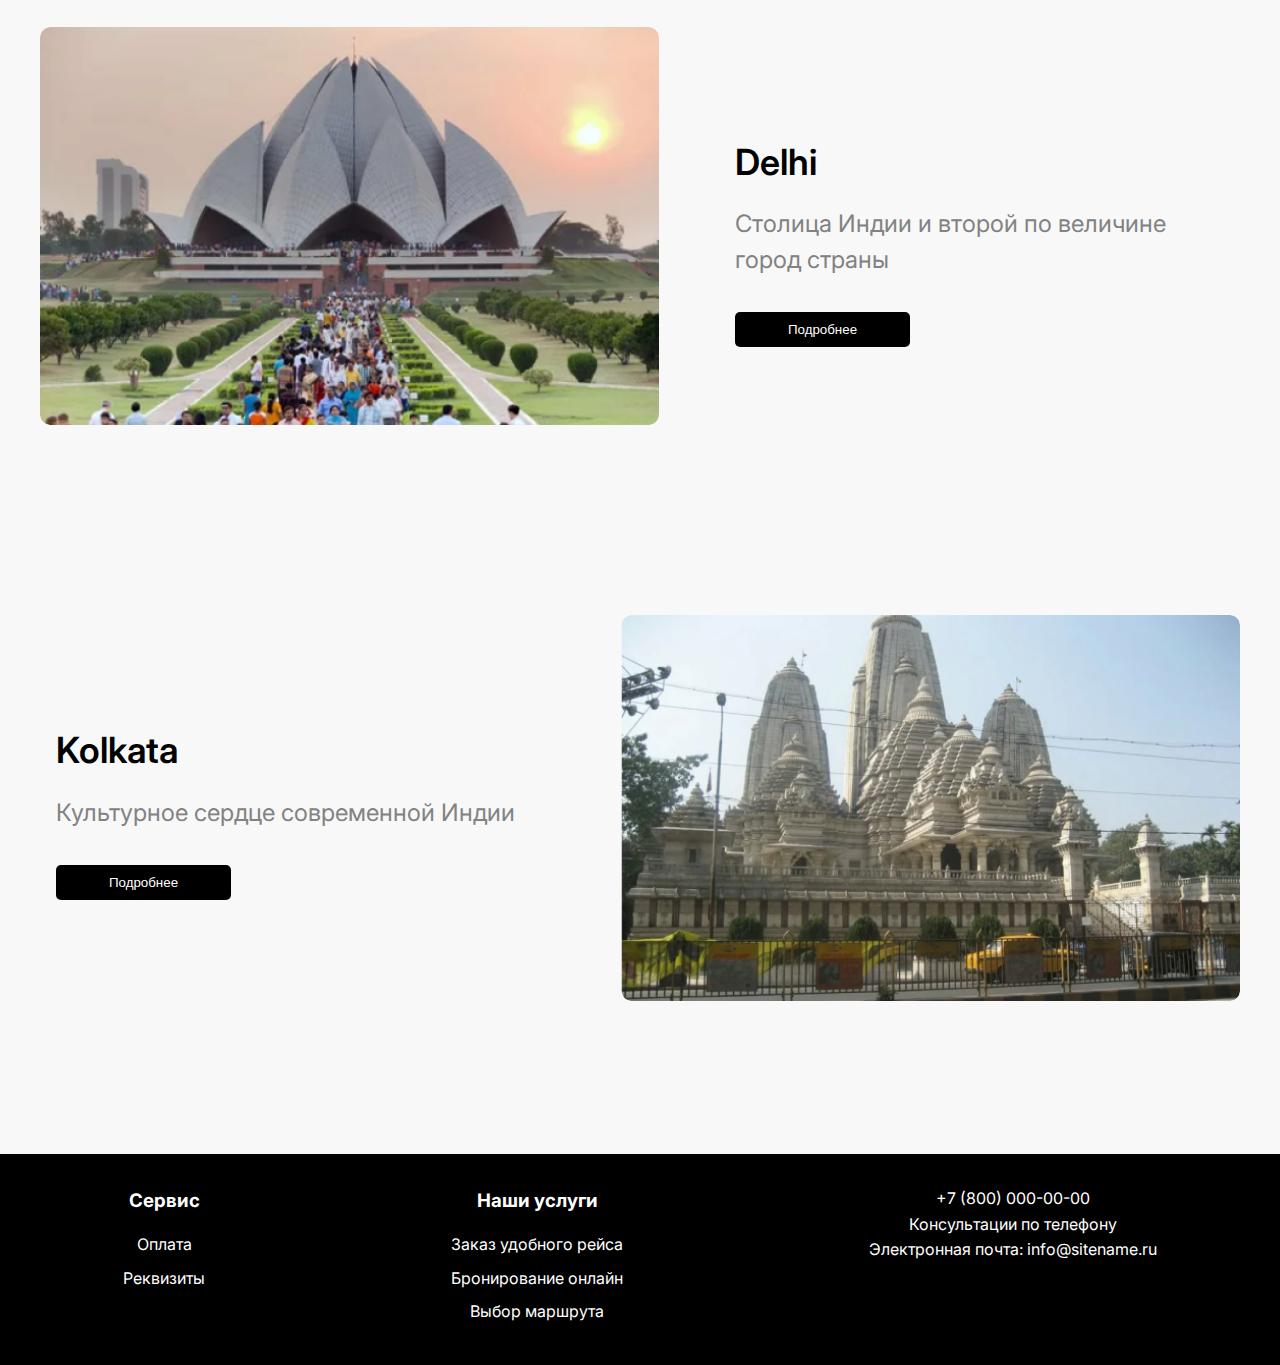
==== commit 46e490c6: "Merge remote-tracking branch 'main/teymuraz' into бэк" ====
--- a/index.html
+++ b/index.html
@@ -4,7 +4,7 @@
     <meta charset="UTF-8">
     <meta name="viewport" content="width=device-width, initial-scale=1.0">
     <title>Главная страница - DT Airlines</title>
-    <link rel="stylesheet" href="/css/style.css">
+    <link rel="stylesheet" href="./css/style.css">
 </head>
 <body>
     <div class="wrapper">
@@ -12,21 +12,21 @@
             <div class="header-container">
                 <h1>DT Airlines</h1>
                 <nav>
-                    <a href="#">Главная</a>
-                    <a href="login.html" class="sign-up-button">Sign Up</a>
+                    
+                    <a href="./html/login.html" class="sign-up-button">Sign Up</a>
                 </nav>
             </div>
         </header>
 
         <main>
-            <section class="hero">
+            <section class="hero" id="find-tickets">
                 <h2>Удобный поиск авиабилетов</h2>
                 <button class="search-button">Поиск билетов</button>
                 <div class="search-filters">
                     <input type="text" placeholder="Откуда...">
                     <input type="text" placeholder="Куда...">
-                    <input type="text" placeholder="Когда...">
-                    <input type="text" placeholder="Обратно...">
+                    <input type="datetime-local" placeholder="Когда...">
+                    <input type="datetime-local" placeholder="Обратно...">
                 </div>
             </section>
 
@@ -42,9 +42,9 @@
                         </div>
                     </div>
                     <div class="route-card">
-                        <img src="img/delhi.png" alt="Bangalore - Chennai">
+                        <img src="img/delhi-chenhall.png" alt="Bangalore - Chennai">
                         <div class="route-info">
-                            <h3>Bangalore - Chennai</h3>
+                            <h3 class="h3-info">Bangalore - Chennai</h3>
                             <p>Из Bangalore в обратно от 1500 ₽</p>
                             <button class="details-button">Подробнее</button>
                         </div>
@@ -66,18 +66,21 @@
                         </div>
                     </div>
                     <div class="route-card">
-                        <img src="img/delhi-chenhall.png" alt="Delhi - Chennai">
+                        <img src="img/delhi.png" alt="Delhi - Chennai">
                         <div class="route-info">
                             <h3>Delhi - Chennai</h3>
-                            <p>Из Delhi в обратно от 1500 ₽</п>
-                            <button class="details-button">Подробнее</button>
+                            <p>Из Delhi в обратно от 1500 ₽</p>
+                            <div class="status" id="js-status">
+                                <button class="details-button">Подробнее</button>
+                                <!-- <button class="statusPhoto" id="js-status-btn"></button> -->
+                            </div>
                         </div>
                     </div>
                     <div class="route-card">
                         <img src="img/chenhall-mumbai.png" alt="Chennai - Mumbai">
                         <div class="route-info">
                             <h3>Chennai - Mumbai</h3>
-                            <p>Из Chennai в обратно от 1500 ₽</п>
+                            <p>Из Chennai в обратно от 1500 ₽</p>
                             <button class="details-button">Подробнее</button>
                         </div>
                     </div>
@@ -85,39 +88,33 @@
             </section>
 
             <section class="popular-places">
-                <h2>Популярные места</h2>
+                <h2 class="popular-title">Популярные места</h2>
                 <div class="places-grid">
                     <div class="place-card">
-                        <img src="img/img.png" alt="Mumbai">
                         <div class="place-info">
-                            <h3>Mumbai</h3>
-                            <p>Самый западный, многонациональный и крупный город Индии</п>
+                            <h3 class="places-grid__title">Mumbai</h3>
+                            <p class="places-grid__text">Самый западный, многонациональный и крупный город Индии</p>
+                            <button class="details-button">Подробнее</button>
+                        </div>
+                        <img src="img/img.png" alt="Mumbai" class="place-card__img">
+                    </div>
+                    <div class="place-card">
+                        <img src="img/delhi3.png" alt="Delhi" class="place-card__img-two">
+                        <div class="place-info">
+                            <h3 class="places-grid__title">Delhi</h3>
+                            <p class="places-grid__text">Столица Индии и второй по величине город страны</p>
                             <button class="details-button">Подробнее</button>
                         </div>
                     </div>
                     <div class="place-card">
-                        <img src="img/delhi3.png" alt="Delhi">
                         <div class="place-info">
-                            <h3>Delhi</h3>
-                            <p>Столица Индии и второй по величине город страны</п>
+                            <h3 class="places-grid__title">Kolkata</h3>
+                            <p class="places-grid__text">Культурное сердце современной Индии</p>
                             <button class="details-button">Подробнее</button>
                         </div>
-                    </div>
-                    <div class="place-card">
-                        <img src="img/kolkata2.png" alt="Kolkata">
-                        <div class="place-info">
-                            <h3>Kolkata</h3>
-                            <п>Культурное сердце современной Индии</п>
-                            <button class="details-button">Подробнее</button>
-                        </div>
+                        <img src="img/kolkata2.png" alt="Kolkata" class="place-card__img-three">
                     </div>
                 </div>
-            </section>
-
-            <section class="contacts">
-                <h2>Контакты</h2>
-                <p>+7 (800) 000-00-00</п>
-                <п>info@sitename.ru</п>
             </section>
         </main>
 
@@ -126,27 +123,26 @@
                 <div class="footer-column">
                     <h3>Сервис</h3>
                     <ul>
-                        <li><a href="#">Оплата</a></ли>
-                        <ли><a href="#">Контакты</a></ли>
-                        <ли><a href="#">Реквизиты</a></ли>
+                        <li><a href="#">Оплата</a></li>
+                        <li><a href="#">Реквизиты</a></li>
                     </ul>
                 </div>
                 <div class="footer-column">
                     <h3>Наши услуги</h3>
                     <ul>
-                        <ли><a href="#">Заказ удобного рейса</а></ли>
-                        <ли><а href="#">Бронирование онлайн</а></ли>
-                        <ли><а href="#">Выбор маршрута</а></ли>
+                        <li><a href="#">Заказ удобного рейса</a></li>
+                        <li><a href="#">Бронирование онлайн</a></li>
+                        <li><a href="#find-tickets">Выбор маршрута</a></li>
                     </ul>
                 </div>
-                <div class="footer-column footer-column__two">
-                    <h3>Контакты</h3>
-                    <п>+7 (800) 000-00-00<br>Консультации по телефону</п>
-                    <п>Электронная почта: info@sitename.ru</п>
+                <div class="footer-column">
+                    <p>+7 (800) 000-00-00<br>Консультации по телефону</p>
+                    <p>Электронная почта: info@sitename.ru</p>
                 </div>
             </div>
         </footer>
     </div>
-    <script src="js/main.js"></script>
+    <script src = "./js/cards.js"></script>
+    <script src="scripts.js"></script>
 </body>
-</html>+</html>
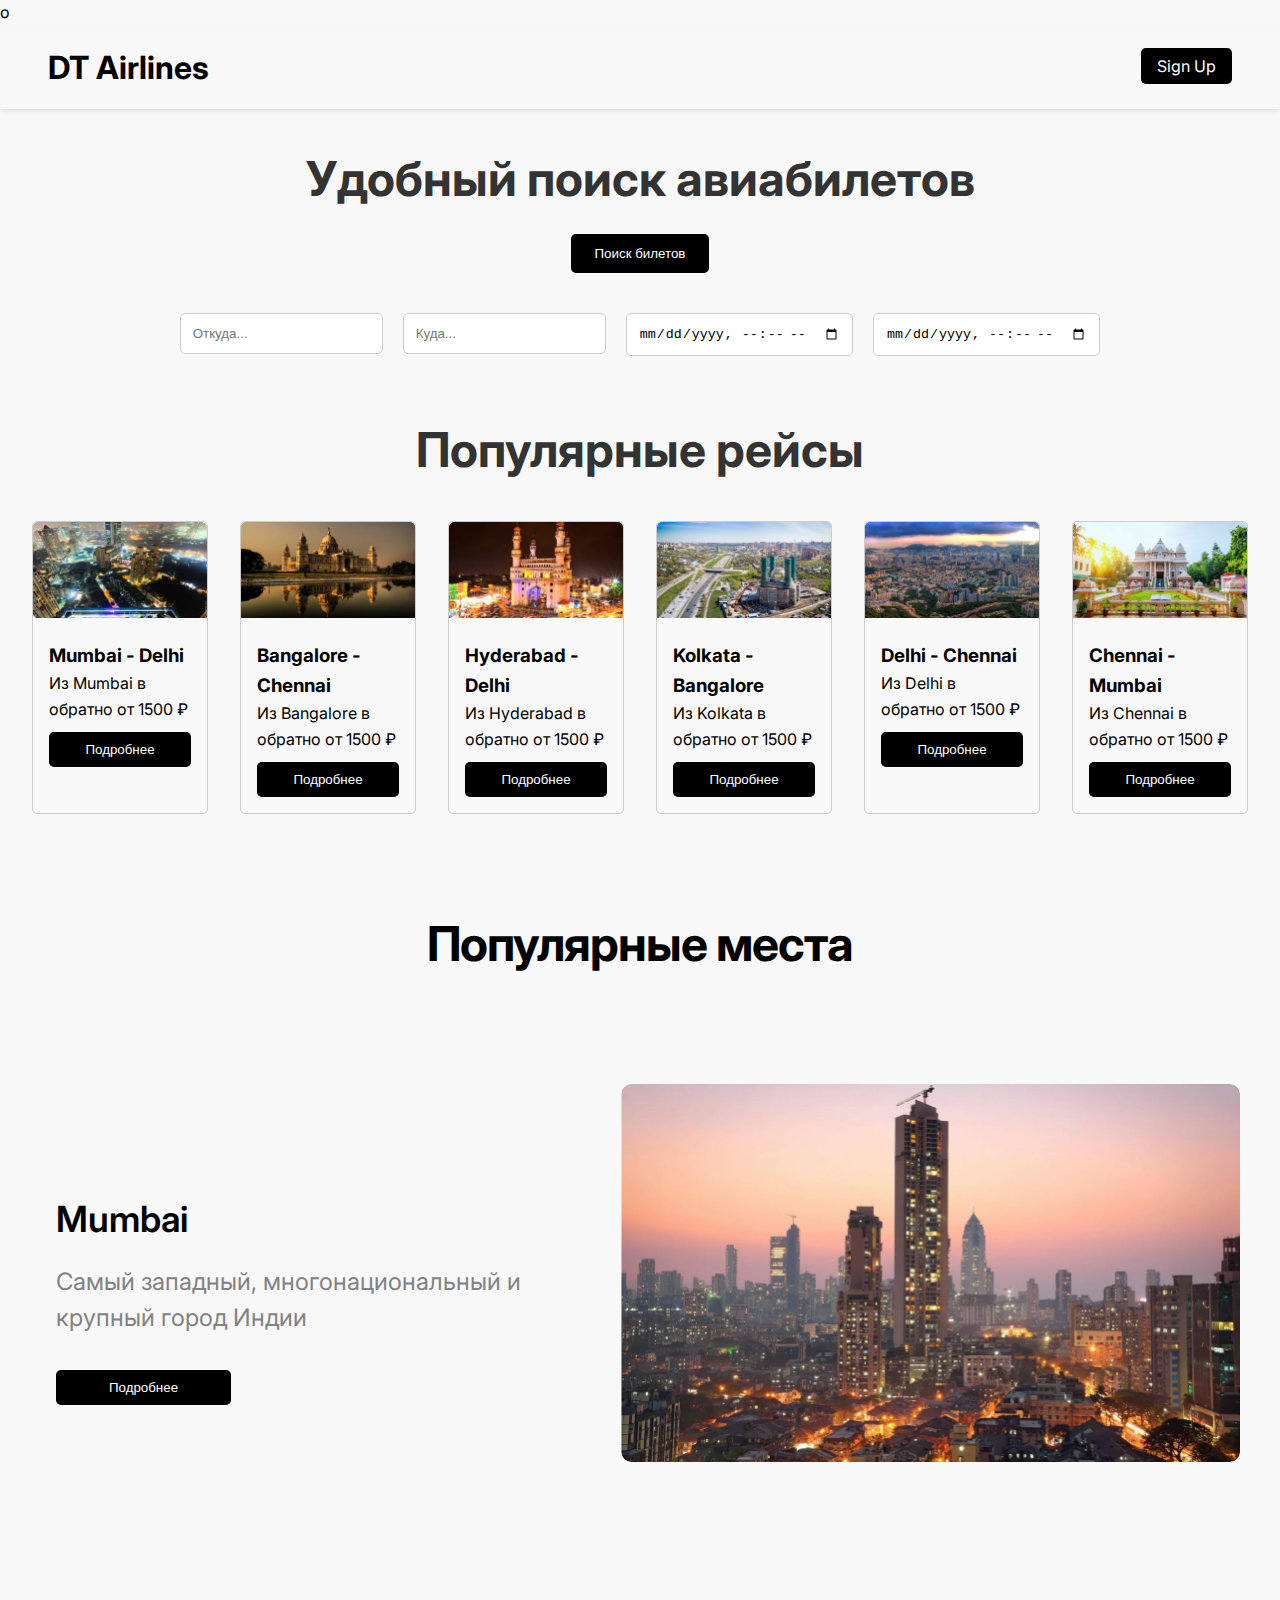
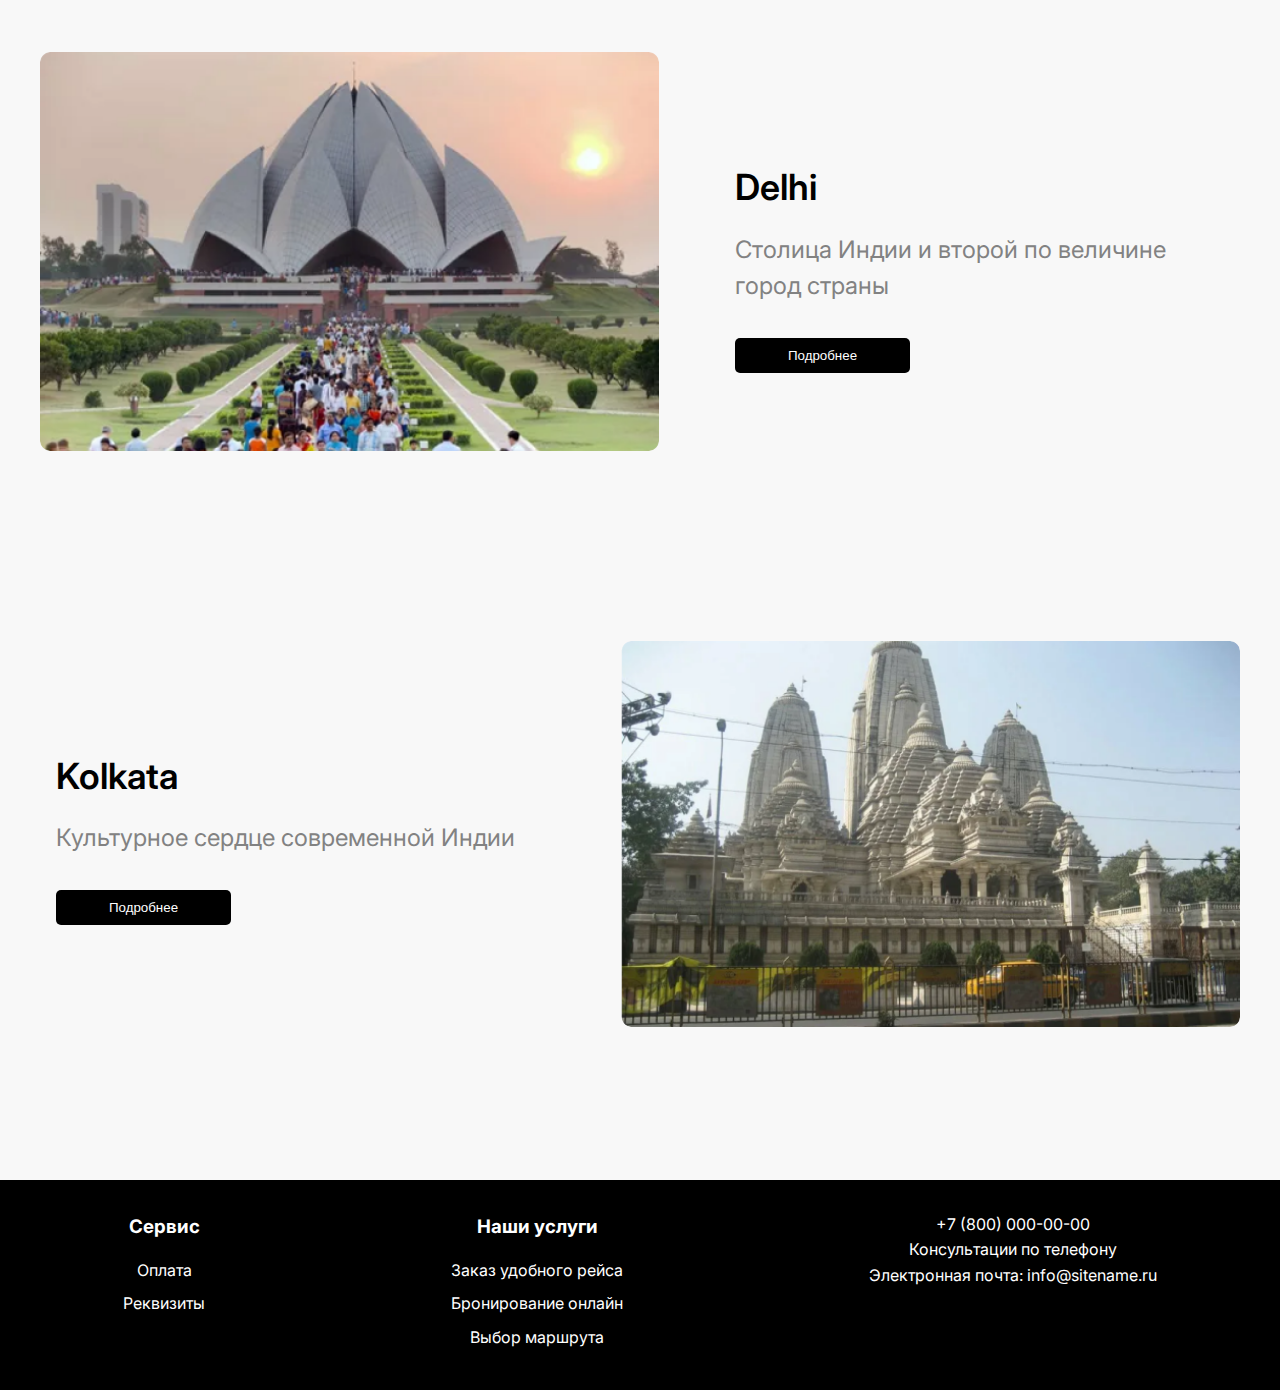
==== commit e68f34af: "о" ====
--- a/index.html
+++ b/index.html
@@ -1,5 +1,6 @@
 <!DOCTYPE html>
 <html lang="ru">
+    о
 <head>
     <meta charset="UTF-8">
     <meta name="viewport" content="width=device-width, initial-scale=1.0">
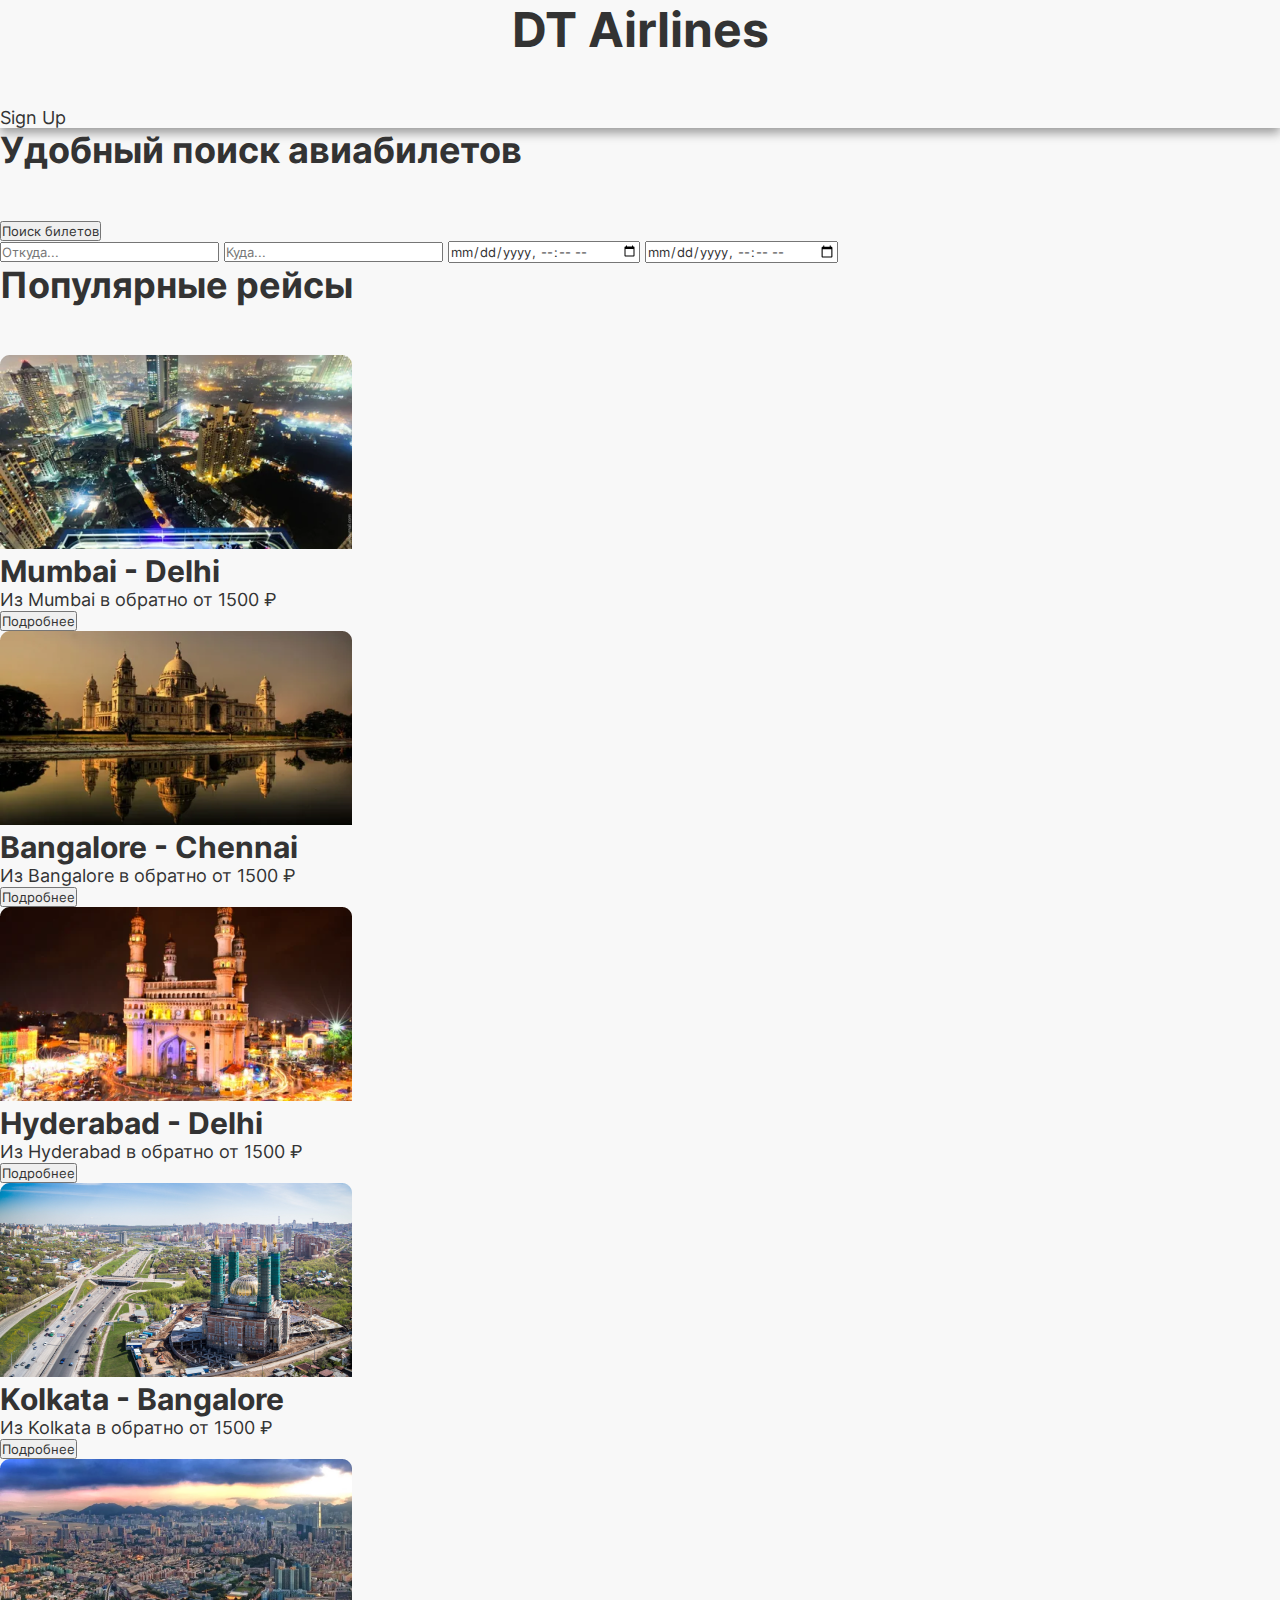
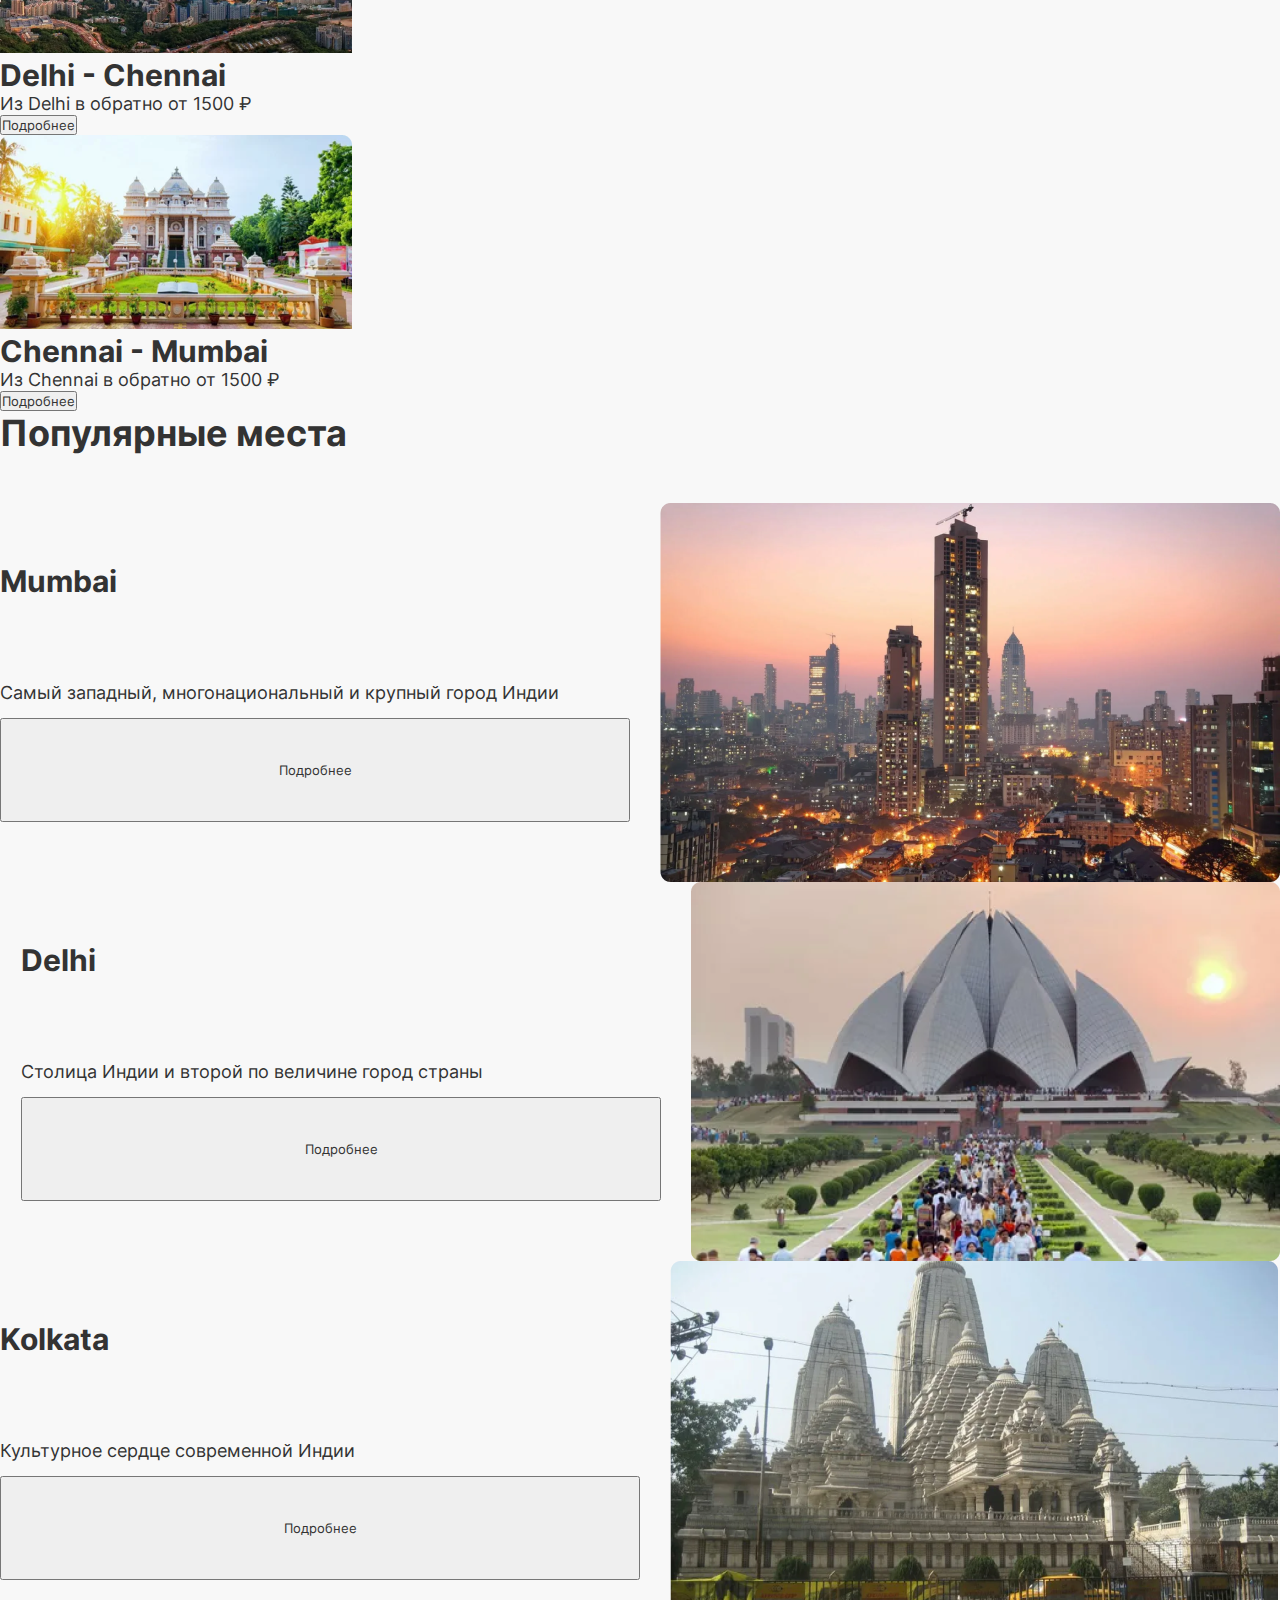
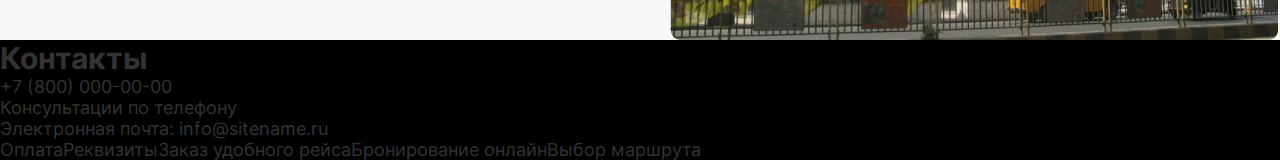
==== commit da7df330: "as" ====
--- a/index.html
+++ b/index.html
@@ -1,6 +1,5 @@
 <!DOCTYPE html>
 <html lang="ru">
-    о
 <head>
     <meta charset="UTF-8">
     <meta name="viewport" content="width=device-width, initial-scale=1.0">
@@ -122,6 +121,12 @@
         <footer>
             <div class="footer-container">
                 <div class="footer-column">
+                    <h3>Контакты</h3>
+                    <p>+7 (800) 000-00-00<br>Консультации по телефону</p>
+                    <p>Электронная почта: info@sitename.ru</p>
+                </div>
+                <div class="footer-column footer-column-wraped"><a href="">Оплата</a><a href="">Реквизиты</a><a href="">Заказ удобного рейса</a><a href="">Бронирование онлайн</a><a href="">Выбор маршрута</a></div>
+                <!-- <div class="footer-column">
                     <h3>Сервис</h3>
                     <ul>
                         <li><a href="#">Оплата</a></li>
@@ -135,11 +140,7 @@
                         <li><a href="#">Бронирование онлайн</a></li>
                         <li><a href="#find-tickets">Выбор маршрута</a></li>
                     </ul>
-                </div>
-                <div class="footer-column">
-                    <p>+7 (800) 000-00-00<br>Консультации по телефону</p>
-                    <p>Электронная почта: info@sitename.ru</p>
-                </div>
+                </div> -->
             </div>
         </footer>
     </div>
--- a/css/style.css
+++ b/css/style.css
@@ -1,598 +1,413 @@
-@import url('https://fonts.googleapis.com/css2?family=Inter:wght@400;500;700&display=swap');
+@font-face {
+    font-family: inter;
+    src: url(/fonts/Inter-VariableFont_slnt\,wght.ttf);
+}
+:root{
+    --font1: 12px;
+    --font2: 14px;
+    --font3: 16px;
+    --font4: 18px;
+    --font5: 20px;
+    --font6: 24px;
+    --font7: 30px;
+    --font8: 36px;
+    --font9: 48px;
+    --font10: 60px;
 
-:root {
-    --font-family: 'Inter', sans-serif;
-    --background-color: #f8f8f8;
-    --text-color: #333;
-    --link-color: black;
-    --link-hover-color: #0056b3;
-    --button-bg-color: black;
-    --button-hover-bg-color: #333;
-    --button-text-color: white;
-    --border-color: #ccc;
-    --input-focus-border-color: #0056b3;
-    --box-shadow-color: rgba(0, 0, 0, 0.1);
-    --footer-bg-color: #000;
-    --footer-text-color: white;
-    --footer-link-hover-color: #ccc;
-}
+    --space1: 10px;
+    --space2: 15px;
+    --space3: 20px;
+    --space4: 25px;
+    --space5: 30px;
+    --space6: 40px;
+    --space7: 50px;
+    --space8: 60px;
+    --space9: 100px;
 
-/* Reset */
-* {
+    --rad1: 5px;
+    --rad2: 10px;
+    --rad3: 15px;
+    --rad4: 20px;
+    --rad5: 25px;
+}
+*{
     margin: 0;
     padding: 0;
     box-sizing: border-box;
-    /*  плавный скролл */
-    scroll-behavior: smooth;
-}
+    text-decoration: none;
+    color: inherit;
+    font-family: inter;
+}
+h1{
+    font-size: var(--font10);
+    text-align: center;
+    margin-bottom: var(--space8);
+}
+h2{
+    font-size: var(--font9);
+    margin-bottom: var(--space8);
+}
+h3{
+    font-size: var(--font8);
+}
+h4{
+    font-size: var(--font7);
+}
+h5{
+    font-size: var(--font6);
+}
+h6, p, a{
+    font-size: var(--font5);
+}
+body{
+    width: 100%;
+    min-height: 100vh;
+    display: flex;
+    flex-direction: column;
+    background: #f8f8f8;
+    color: #333;
+}
+header,main,footer{
+    width: 100%;
+}
+header{
+    box-shadow: 0 5px 10px rgba(0, 0, 0, 0.384);
+}
+footer{
+    background: black;
+}
+.section {
+    padding: 30px 60px;
+    width: 100%;
+}
+.header_section {
+    padding: 20px 60px;
+}
+.container{
 
-/* Keyframes */
-@keyframes fadeIn {
-    from {
-        opacity: 0;
-        transform: translateY(-20px);
-    }
-    to {
-        opacity: 1;
-        transform: translateY(0);
-    }
-}
-
-.hidden {
-    opacity: 0;
-}
-
-/* Body and Wrapper */
-body {
-    font-family: var(--font-family);
-    line-height: 1.6;
-    background-color: var(--background-color);
-    display: flex;
-    flex-direction: column;
-    height: 100vh;
-}
-
-.wrapper {
-    display: flex;
-    flex-direction: column;
-    min-height: 100vh;
-}
-
-/* Header */
-header {
-    background-color: var(--background-color);
-    box-shadow: 0 2px 4px var(--box-shadow-color);
-    padding: 1rem 2rem;
+}
+.header_container {
     display: flex;
     justify-content: space-between;
     align-items: center;
 }
+.link {
+    color: black;
+}
+.logo_link {
+}
+.header_nav {
+    display: flex;
+    gap: 20px;
+    align-items: center;
+}
+.nav-link {
+}
+.nav-btn {
+    width: fit-content;
+    justify-self: center;
+    padding: 15px 35px;
+    border-radius: 5px;
+    background: black;
+    color: white;
+    border: 2px solid white;
+    outline: none;
+    font-size: var(--font4);
+    transition: filter 0.2s, transform 0.2s;
+    transform: scale(1);
+}
+.nav-btn:hover {
+    transform: scale(1.1);
+    filter: invert(100%);
+}
+.user-ico {
+    width: 75px;
+    height: 75px;
+    border-radius: 50%;
+    display: block;
+    border: 1px solid #333;
+}
 
-.header-container {
-    display: flex;
-    justify-content: space-between;
-    align-items: center;
-    width: 100%;
-    animation: fadeIn 1s forwards;
-}
-
-.header-container h1, .header-container h2 {
-    margin-left: 1rem;
-}
-
-.header-container nav a {
-    margin-right: 1rem;
-    text-decoration: none;
-    
-}
-
-.sign-up-button {
-    background-color: var(--button-bg-color);
-    color: var(--button-text-color);
-    padding: 0.5rem 1rem;
-    border-radius: 5px;
-    text-decoration: none;
-}
-.regist-btn{
-    text-decoration: none;
-}
-
-/* Main */
-main {
-    flex: 1;
+.search_section {
+}
+.search_container {
+}
+.search_form {
     display: flex;
     flex-direction: column;
-    align-items: center;
-    padding: 2rem;
-}
-
-h2 {
-    margin-bottom: 2rem;
-    color: var(--text-color);
-    font-size: 48px;
-}
-
-/* Registration and Login Forms */
-.container {
-    background-color: white;
-    padding: 2rem;
-    border-radius: 10px;
-    box-shadow: 0 0 10px var(--box-shadow-color);
-    max-width: 600px;
-    width: 100%;
-    text-align: center;
-    animation: fadeIn 1s forwards;
-}
-
-.registration-form, .login-form {
-    padding: 40px;
-    border-radius: 15px;
-    max-width: 400px;
-}
-
-.form-group {
-    margin-bottom: 20px;
-    text-align: left;
-}
-
-.form-group input {
-    width: 100%;
-    padding: 15px;
-    font-size: 16px;
-    border: 1px solid var(--border-color);
-    border-radius: 5px;
-    transition: all 0.3s;
-}
-
-.form-group input:focus {
-    outline: none;
-    border-color: var(--input-focus-border-color);
-    box-shadow: 0 0 5px rgba(0, 86, 179, 0.5);
-    transform: scale(1.05);
-}
-
-.form-group label {
-    display: block;
-    margin-bottom: 0.5rem;
-    color: #666;
-}
-
-.form-actions {
-    display: flex;
-    flex-direction: column;
-    align-items: center;
-    margin-top: 2rem;
-}
-
-.form-actions button, .form-actions a {
-    background-color: var(--button-bg-color);
-    color: var(--button-text-color);
-    padding: 0.75rem 1.5rem;
-    border: none;
-    border-radius: 5px;
-    cursor: pointer;
-    width: 100%;
-    margin-bottom: 1rem;
-    text-align: center;
-    font-size: 1rem;
-    transition: background-color 0.3s, transform 0.3s;
-}
-
-.form-actions button:hover, .form-actions a:hover {
-    background-color: var(--button-hover-bg-color);
-    transform: scale(1.05);
-}
-
-/* Profile Section */
-.profile-section {
-    background-color: white;
-    padding: 2rem;
-    border-radius: 15px;
-    box-shadow: 0 0 15px var(--box-shadow-color);
-    display: flex;
-    max-width: 800px;
-    width: 100%;
-    animation: fadeIn 1s forwards;
-    align-items: flex-start;
-}
-
-.profile-details {
-    flex: 1;
-    margin-right: 2rem;
-}
-
-.profile-item {
-    margin-bottom: 1.5rem;
-}
-
-.profile-item label {
-    display: block;
-    margin-bottom: 0.5rem;
-    color: #666;
-}
-
-.input-container {
-    display: flex;
-    align-items: center;
-    position: relative;
-}
-
-.input-container .icon {
-    position: absolute;
-    left: 0.75rem;
-}
-
-.input-container input {
-    width: 100%;
-    padding: 0.75rem 2.5rem 0.75rem 2.5rem;
-    border: 1px solid #ccc;
-    border-radius: 5px;
-    background-color: #f9f9f9;
-    pointer-events: none;
-}
-
-.input-container input:focus {
-    transform: scale(1.05);
-    box-shadow: 0 0 10px rgba(0, 0, 0, 0.1);
-}
-
-.edit-link {
-    margin-left: 1rem;
-    text-decoration: none;
-    color: #007bff;
-    cursor: pointer;
-    transition: color 0.3s, transform 0.3s;
-}
-
-.edit-link:hover {
-    color: var(--link-hover-color);
-    transform: scale(1.05);
-}
-
-.delete-button {
-    background-color: rgb(0, 0, 0);
-    color: white;
-    padding: 0.75rem 1.5rem;
-    border: none;
-    border-radius: 5px;
-    cursor: pointer;
-    margin-top: 1.5rem;
-    width: 100%;
-    transition: background-color 0.3s, transform 0.3s;
-}
-
-.delete-button:hover {
-    background-color: darkred;
-    transform: scale(1.05);
-}
-
-.profile-picture {
-    display: flex;
-    flex-direction: column;
-    align-items: center;
-    justify-content: center;
-}
-
-.picture-frame {
-    width: 150px;
-    height: 150px;
-    border: 2px solid #ccc;
-    border-radius: 50%;
-    display: flex;
-    align-items: center;
-    justify-content: center;
-    margin-bottom: 1rem;
-    background-color: #f9f9f9;
-}
-
-.upload-link {
-    text-decoration: none;
-    color: #007bff;
-    cursor: pointer;
-    transition: color 0.3s, transform 0.3s;
-}
-
-.upload-link:hover {
-    color: var(--link-hover-color);
-    transform: scale(1.05);
-}
-
-/* Home Page */
-.hero {
-    text-align: center;
-    margin-bottom: 3rem;
-}
-
-.hero h2 {
-    margin-bottom: 1rem;
-}
-
-.search-button {
-    background-color: var(--button-bg-color);
-    color: var(--button-text-color);
-    padding: 0.75rem 1.5rem;
-    border: none;
-    border-radius: 5px;
-    cursor: pointer;
-    transition: background-color 0.3s, transform 0.3s;
-}
-
-.search-filters {
-    margin-top: 2rem;
-}
-
-.search-filters input {
-    margin: 0.5rem;
-    padding: 0.75rem;
-    border: 1px solid var(--border-color);
-    border-radius: 5px;
-    transition: transform 0.3s, box-shadow 0.3s;
-}
-/* блок с популярынми рейсами */
-.popular-routes {
-    width: 100%;
-    text-align: center;
-}
-
-.routes-grid {
-    display: flex;
-    gap: 2rem;
-    margin-top: 2rem;
-    animation: fadeIn 1s forwards;
-    flex-wrap: nowrap;
-    justify-content: flex-start;
-}
-.route-card {
-    border: 1px solid #ccc;
-    border-radius: 5px;
-    overflow: hidden;
-    transition: transform 0.3s, box-shadow 0.3s;
-}
-
-.route-card img {
-    width: 100%;
-    
-    object-fit: cover;
-}
-.h3-info{
-
-}
-.route-info, .place-info {
-    padding: 1rem;
-    text-align: left;
-}
-
-.details-button {
-    display: flex;
     justify-content: center;
     align-items: center;
-    background-color: var(--button-bg-color);
-    color: var(--button-text-color);
-    padding: 0.5rem 1rem;
-    border: none;
-    border-radius: 5px;
-    cursor: pointer;
-    transition: background-color 0.3s, transform 0.3s;
-    max-width: 175px;
-    width: 100%;
-    height: 35px;
-    margin-top: 10px;
+    gap: 30px;
+}
+.search_box{
+    display: grid;
+    width: 100%;
+    gap: 30px;
+    grid-template-columns: repeat(auto-fit, minmax(100px, 1fr));
+}
+.form-label {
+    width: 100%;
+    padding: 2px;
+    z-index: 1;
+    position: relative;
+}
+.form-input {
+    width: 100%;
+    padding: 15px;
+    border-radius: 5px;
+    background: none;
+    border: 1px solid #333;
+    outline: none;
+    font-size: var(--font4);
+    position: relative;
+    display: block;
+    cursor: default;
+    overflow: hidden;
+    background: white;
+    transition: background 0.2s, transform 0.2s;
+    transform: scale(1);
+}
+.form-input:hover {
+    transform: scale(1.1);
+}
+.form-input:active, .form-input:focus-visible{
+    background: coral;
+    transform: scale(1);
+}
+.form-butn {
+    padding: 15px 35px;
+    border-radius: 5px;
+    background: black;
+    color: white;
+    border: 2px solid white;
+    outline: none;
+    font-size: var(--font4);
+    transition: filter 0.2s, transform 0.2s;
+    transform: scale(1);
+    filter: none;
+}
+.form-butn:hover {
+    transform: scale(1.1);
+    filter: drop-shadow(0 0 5px coral) invert();
+}
+.destinations_section {
+}
+.destinations_container {
+}
+.destinations_box {
+    width: 100%;
+    display: grid;
+    gap: 30px;
+    grid-template-columns: repeat(auto-fit, minmax(350px, 1fr));
+}
+.destination-card {
+    width: 100%;
+    display: grid;
+    grid-template-rows: 1fr 2fr;
+    background: coral;
+    border-radius: 5px;
+    position: relative;
+    border: 1px solid #333;
+}
+.destination-shadow {
+    border-top-left-radius: 5px;
+    border-top-right-radius: 5px;
+    background: linear-gradient(180deg, rgba(0,0,0,0) 0%, rgba(255, 255, 255, 0.75) 100%);
+}
+.destination-info {
+    background: rgba(255, 255, 255, 0.75);
+    width: 100%;
+    padding: 30px;
+    display: grid;
+    grid-template-rows: 1fr 1fr auto 1fr;
+    grid-template-columns: 1fr;
+    color: #333;
+    text-align: start;
+    justify-content: start;
+    gap: 15px;
+    border-bottom-left-radius: 5px;
+    border-bottom-right-radius: 5px;
+}
+.destination-title {
+}
+.destination-text {
+}
+.destination-price {
+    font-size: var(--font7);
+    font-weight: 600;
+    justify-self: end
+}
+.destination-btn {
+    width: fit-content;
+    justify-self: center;
+    padding: 15px 35px;
+    border-radius: 5px;
+    background: none;
+    color: #333;
+    border: 2px solid #333;
+    outline: none;
+    font-size: var(--font4);
+    transition: filter 0.2s, transform 0.2s;
+    transform: scale(1);
+}
+.destination-btn:hover {
+    transform: scale(1.1);
+}
+.destination-favorite {
+    position: absolute;
+    width: 45px;
+    height: 45px;
+    top: 10px;
+    right: 10px;
+    object-fit: contain;
+}
+.places_section {
+}
+.places_container {
+}
+.places_box {
+    width: 100%;
+    display: grid;
+    grid-template-columns: 1fr;
+}
+.place-card {
+    width: 100%;
+    display: flex;
+    flex-wrap: nowrap;
+    gap: 30px;
+}
+.place-card:nth-child(2n){
+    flex-direction: row-reverse;
+}
+.place-img {
+    width: 50%;
+    padding: 30px;
+}
+.place-info {
+    padding: 60px 0px;
+    width: 50%;
+    display: grid;
+    grid-template-columns: 1fr;
+    grid-template-rows: 1fr auto 1fr;
+    gap: 15px;
+}
+.place-title {
+}
+.place-text {
+}
+.place-btn {
+    width: fit-content;
+    justify-self: center;
+    padding: 15px 35px;
+    border-radius: 5px;
+    background: black;
+    color: white;
+    border: 2px solid white;
+    outline: none;
+    font-size: var(--font4);
+    transition: filter 0.2s, transform 0.2s;
+    transform: scale(1);
+}
+.place-btn:hover {
+    transform: scale(1.1);
+    filter: invert(100%);
+}
+.footer_section {
+    color: white;
+    display: flex;
+    flex-wrap: nowrap;
+    align-items: center;
+    gap: 30px;
+}
+.footer_nav {
+    display: flex;
+    gap: 20px;
+}
+footer .nav-link{
+    color: white;
+    transition: color 0.2s;
+}
+footer .nav-link:hover{
+    color: coral;
+}
+.footer_contacts {
+    display: flex;
+    flex-direction: column;
+    gap: 20px;
+}
+.footer-title {
+}
+.footer-text {
+    font-size: 14px;
+    color: white;
 }
 
-.search-button:hover, .details-button:hover{
-    background-color: var(--button-hover-bg-color);
-    transform: scale(1.05);
-}
-
-.search-filters input:focus, .route-card:hover{
-    transform: scale(1.05);
-    box-shadow: 0 0 10px var(--box-shadow-color);
-}
-/*  популярные места*/
-.popular-title{
-    padding-top: 92px;
-    font-family: var(--font-family);
-font-weight: 700;
-font-size: 48px;
-letter-spacing: -0.02em;
-text-align: center;
-color: #000;
-}
-.places-grid{
-    display: flex;
-    flex-direction: column;    
-}
-.place-card{
-    display: flex;
-    flex-direction: row;
-    gap: 5%;
-    justify-content: space-between;
-    max-width: 1200px;
-    width: 100%;  
-    margin-bottom: 121px; 
-    padding-top: 69px;
-}
-.place-card__img{
-    display: flex;
-    order:2;
-    border-radius: 10px;
-max-width: 619px;
-width: 100%;
-
-}
-.place-card__img-two{
-    display: flex;
-    order:1;
-    border-radius: 10px;
-max-width: 619px;
-width: 100%;
-
-}
-.place-card__img-three{
-    display: flex;
-    order:2;
-    border-radius: 10px;
-max-width: 619px;
-width: 100%;
-
-
-}
-.place-info{
-    display: flex;
-    flex-direction: column;
-    order: 1;
-    margin-top: 100px;
-}
-.places-grid__title{
-    font-family: var(--font-family);
-font-weight: 600;
-font-size: 36px;
-line-height: 110%;
-color: #000;
-margin-bottom: 24px;
-}
-.places-grid__text{
-    font-family: var(--font-family);
-font-weight: 400;
-font-size: 24px;
-line-height: 150%;
-color: #828282;
-padding-bottom: 24px;
-}
-
-/* Footer */
-footer {
-    background-color: var(--footer-bg-color);
-    color: var(--footer-text-color);
-    padding: 2rem 0;
-    text-align: center;
-}
-
-.footer-container {
-    display: flex;
-    justify-content: space-around;
-    animation: fadeIn 1s forwards;
-}
-
-.footer-column h3 {
-    margin-bottom: 1rem;
-}
-
-.footer-column ul {
-    list-style: none;
-}
-
-.footer-column li {
-    margin-bottom: 0.5rem;
-}
-
-.footer-column a {
-    color: var(--footer-text-color);
-    text-decoration: none;
-    transition: color 0.3s;
-}
-
-.footer-column a:hover {
-    color: var(--footer-link-hover-color);
-}
-
-/* Media Queries */
-@media (max-width: 767px) {
-    header, main, footer {
-        padding: 15px;
-    }
-
-    .registration-form, .profile-form, .login-form, .profile-section, .hero, .routes-grid, .places-grid {
-        padding: 15px;
-    }
-    .form-group {
-        margin-bottom: 10px;
-    }
-
-    .form-group input {
-        padding: 10px;
-    }
-
-    .form-actions button, .form-actions a, .details-button, .search-button {
-        padding: 10px;
-    }
-
-    footer {
-        padding: 20px 0;
-    }
-
-    .footer-container {
-        flex-direction: column;
-        align-items: center;
-    }
-
-    .footer-column {
-        width: 100%;
+@media (max-width:1440px) {
+    h1{
+        font-size: var(--font9);
         text-align: center;
-        margin-bottom: 10px;
-    }
-    .routes-grid, .places-grid {
-        flex-direction: column;
-    }
-    .place-card{
-        flex-direction: column;
-        margin-bottom: 5px;
-    }
-    .place-info{
-        order:2;
-        margin-top: 10px;
-
-    }
-    .place-card__img{
-        order: 1;
-    }
-    .place-card__img-three{
-        order: 1;
-
-    }
-    .places-grid__title{
-    font-size: 24px;
-    margin-bottom: 5px;
-
-    }
-    .places-grid__text{
-        margin-top: 5px;
-        font-size: 14px;
-        margin-bottom: 5px;
-
-    }
-    .details-button{
-        margin-top: 1px;
-    }
-}
-
-@media (min-width: 768px) and (max-width: 1023px) {
-    header, main, footer {
-        padding: 30px;
-    }
-    .routes-grid, .places-grid {
-        flex-direction: column;
-    }
-    .place-card{
-        flex-direction: column;
-    }
-    .place-info{
-        order:2;
-        margin-top: 15px;
-
-    }
-    .place-card__img{
-        order: 1;
-    }
-    .place-card__img-three{
-        order: 1;
-
-    }
-    .places-grid__title{
-        
-
-    }
-    .places-grid__text{
-
-    }
-}
+        margin-bottom: 48px;
+    }
+    h2{
+        font-size: var(--font8);
+        margin-bottom: 48px;
+    }
+    h3{
+        font-size: var(--font7);
+    }
+    h4{
+        font-size: var(--font6);
+    }
+    h5{
+        font-size: var(--font5);
+    }
+    h6, p, a{
+        font-size: var(--font4);
+    }
+}
+@media (max-width:768px) {
+    h1{
+        font-size: var(--font8);
+        text-align: center;
+        margin-bottom: 48px;
+    }
+    h2{
+        font-size: var(--font7);
+        margin-bottom: 48px;
+    }
+    h3{
+        font-size: var(--font6);
+    }
+    h4{
+        font-size: var(--font5);
+    }
+    h5{
+        font-size: var(--font4);
+    }
+    h6, p, a{
+        font-size: var(--font3);
+    }
+}
+@media (max-width:320px) {
+    h1{
+        font-size: var(--font7);
+        text-align: center;
+        margin-bottom: 48px;
+    }
+    h2{
+        font-size: var(--font6);
+        margin-bottom: 48px;
+    }
+    h3{
+        font-size: var(--font5);
+    }
+    h4{
+        font-size: var(--font4);
+    }
+    h5{
+        font-size: var(--font3);
+    }
+    h6, p, a{
+        font-size: var(--font2);
+    }
+}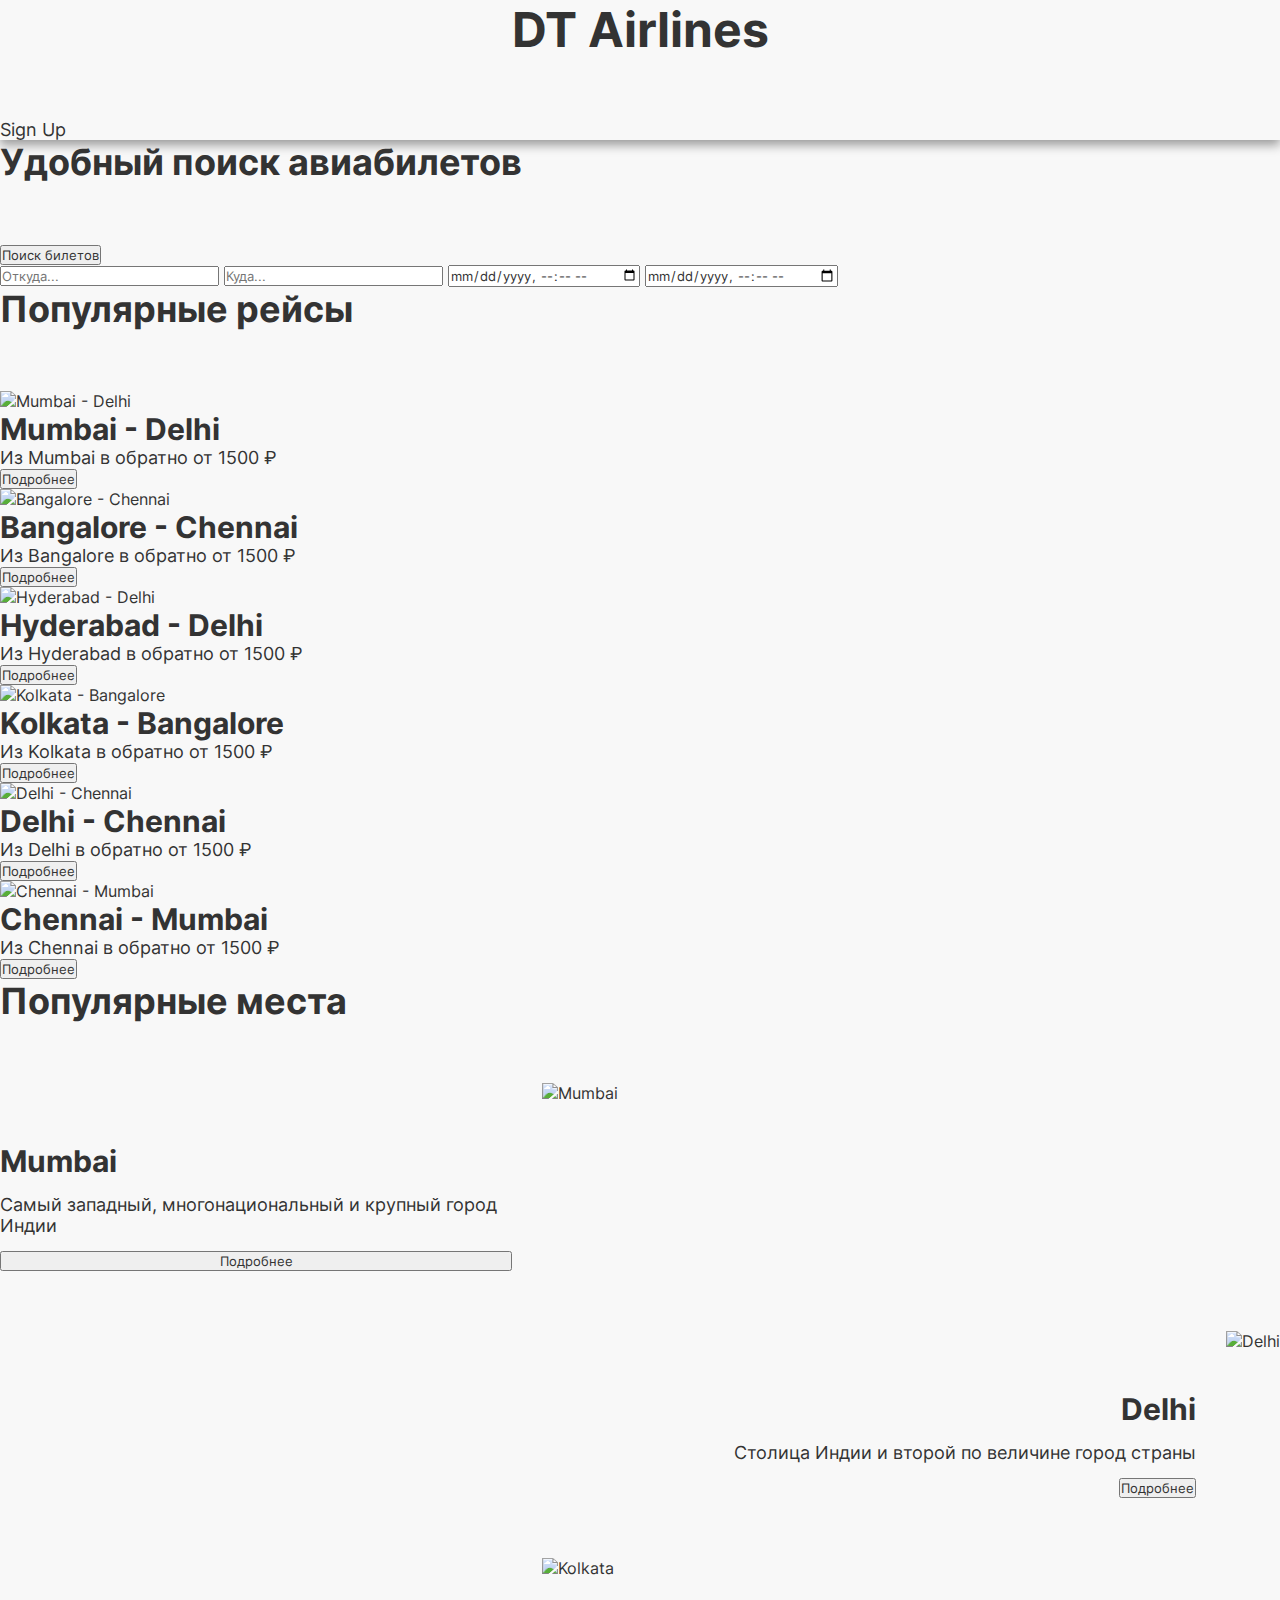
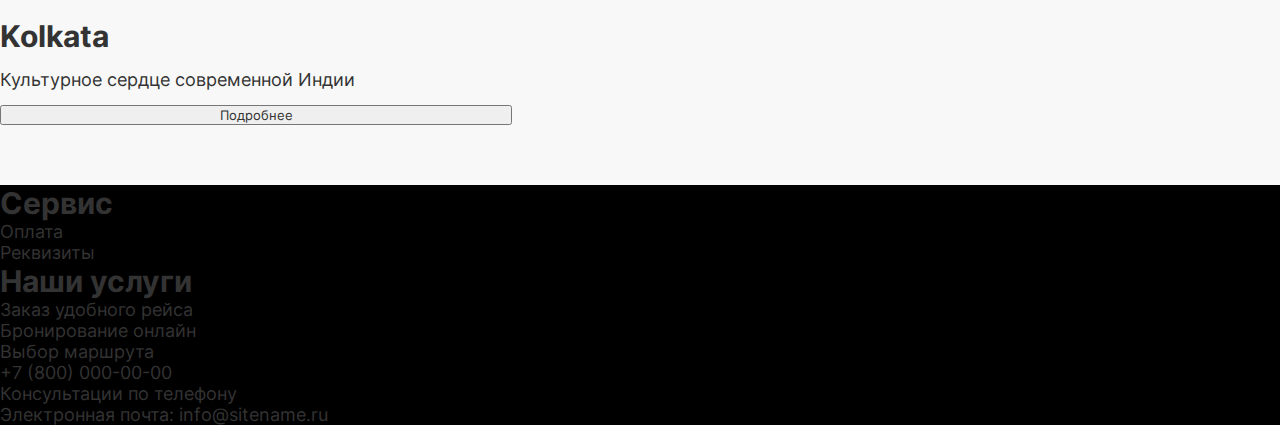
==== commit c4e0a66b: "git" ====
--- a/index.html
+++ b/index.html
@@ -1,10 +1,11 @@
 <!DOCTYPE html>
 <html lang="ru">
-<head>
     <meta charset="UTF-8">
     <meta name="viewport" content="width=device-width, initial-scale=1.0">
+
+    <link rel="stylesheet" href="./css/style.css">
+<head>
     <title>Главная страница - DT Airlines</title>
-    <link rel="stylesheet" href="./css/style.css">
 </head>
 <body>
     <div class="wrapper">
@@ -121,12 +122,6 @@
         <footer>
             <div class="footer-container">
                 <div class="footer-column">
-                    <h3>Контакты</h3>
-                    <p>+7 (800) 000-00-00<br>Консультации по телефону</p>
-                    <p>Электронная почта: info@sitename.ru</p>
-                </div>
-                <div class="footer-column footer-column-wraped"><a href="">Оплата</a><a href="">Реквизиты</a><a href="">Заказ удобного рейса</a><a href="">Бронирование онлайн</a><a href="">Выбор маршрута</a></div>
-                <!-- <div class="footer-column">
                     <h3>Сервис</h3>
                     <ul>
                         <li><a href="#">Оплата</a></li>
@@ -140,7 +135,11 @@
                         <li><a href="#">Бронирование онлайн</a></li>
                         <li><a href="#find-tickets">Выбор маршрута</a></li>
                     </ul>
-                </div> -->
+                </div>
+                <div class="footer-column">
+                    <p>+7 (800) 000-00-00<br>Консультации по телефону</p>
+                    <p>Электронная почта: info@sitename.ru</p>
+                </div>
             </div>
         </footer>
     </div>
--- a/css/style.css
+++ b/css/style.css
@@ -1,3 +1,10 @@
+/*
+* Prefixed by https://autoprefixer.github.io
+* PostCSS: v8.4.14,
+* Autoprefixer: v10.4.7
+* Browsers: last 4 version
+*/
+
 @font-face {
     font-family: inter;
     src: url(/fonts/Inter-VariableFont_slnt\,wght.ttf);
@@ -33,7 +40,8 @@
 *{
     margin: 0;
     padding: 0;
-    box-sizing: border-box;
+    -webkit-box-sizing: border-box;
+            box-sizing: border-box;
     text-decoration: none;
     color: inherit;
     font-family: inter;
@@ -62,70 +70,106 @@
 body{
     width: 100%;
     min-height: 100vh;
-    display: flex;
-    flex-direction: column;
+    display: -webkit-box;
+    display: -ms-flexbox;
+    display: flex;
+    -webkit-box-orient: vertical;
+    -webkit-box-direction: normal;
+        -ms-flex-direction: column;
+            flex-direction: column;
     background: #f8f8f8;
     color: #333;
+    overflow-x: hidden;
 }
 header,main,footer{
     width: 100%;
+    overflow-x: hidden;
 }
 header{
-    box-shadow: 0 5px 10px rgba(0, 0, 0, 0.384);
+    -webkit-box-shadow: 0 5px 10px rgba(0, 0, 0, 0.384);
+            box-shadow: 0 5px 10px rgba(0, 0, 0, 0.384);
 }
 footer{
     background: black;
 }
 .section {
-    padding: 30px 60px;
+    padding: var(--space5) var(--space8);
     width: 100%;
 }
 .header_section {
-    padding: 20px 60px;
+    padding: var(--space3) var(--space8);
 }
 .container{
 
 }
 .header_container {
-    display: flex;
-    justify-content: space-between;
-    align-items: center;
+    display: -webkit-box;
+    display: -ms-flexbox;
+    display: flex;
+    -webkit-box-pack: justify;
+        -ms-flex-pack: justify;
+            justify-content: space-between;
+    -webkit-box-align: center;
+        -ms-flex-align: center;
+            align-items: center;
 }
 .link {
     color: black;
 }
 .logo_link {
 }
+.logo{
+    width: var(--space8);
+    height: var(--space8);
+}
 .header_nav {
-    display: flex;
-    gap: 20px;
-    align-items: center;
+    display: -webkit-box;
+    display: -ms-flexbox;
+    display: flex;
+    gap: var(--space3);
+    -webkit-box-align: center;
+        -ms-flex-align: center;
+            align-items: center;
 }
 .nav-link {
 }
 .nav-btn {
+    width: -webkit-fit-content;
+    width: -moz-fit-content;
     width: fit-content;
-    justify-self: center;
-    padding: 15px 35px;
-    border-radius: 5px;
+    -ms-grid-column-align: center;
+        justify-self: center;
+    padding: var(--space2) var(--space5);
+    border-radius: var(--rad1);
     background: black;
     color: white;
     border: 2px solid white;
     outline: none;
     font-size: var(--font4);
+    -webkit-transition: -webkit-filter 0.2s, -webkit-transform 0.2s;
+    transition: -webkit-filter 0.2s, -webkit-transform 0.2s;
+    -o-transition: filter 0.2s, transform 0.2s;
     transition: filter 0.2s, transform 0.2s;
-    transform: scale(1);
+    transition: filter 0.2s, transform 0.2s, -webkit-filter 0.2s, -webkit-transform 0.2s;
+    -webkit-transform: scale(1);
+        -ms-transform: scale(1);
+            transform: scale(1);
 }
 .nav-btn:hover {
-    transform: scale(1.1);
-    filter: invert(100%);
+    -webkit-transform: scale(1.1);
+        -ms-transform: scale(1.1);
+            transform: scale(1.1);
+    -webkit-filter: invert(100%);
+            filter: invert(100%);
 }
 .user-ico {
-    width: 75px;
-    height: 75px;
+    width: var(--space8);
+    height: var(--space8);
     border-radius: 50%;
     display: block;
     border: 1px solid #333;
+    -o-object-fit: cover;
+       object-fit: cover;
 }
 
 .search_section {
@@ -133,16 +177,26 @@
 .search_container {
 }
 .search_form {
-    display: flex;
-    flex-direction: column;
-    justify-content: center;
-    align-items: center;
-    gap: 30px;
+    display: -webkit-box;
+    display: -ms-flexbox;
+    display: flex;
+    -webkit-box-orient: vertical;
+    -webkit-box-direction: normal;
+        -ms-flex-direction: column;
+            flex-direction: column;
+    -webkit-box-pack: center;
+        -ms-flex-pack: center;
+            justify-content: center;
+    -webkit-box-align: center;
+        -ms-flex-align: center;
+            align-items: center;
+    gap: var(--space5);
 }
 .search_box{
+    display: -ms-grid;
     display: grid;
     width: 100%;
-    gap: 30px;
+    gap: var(--space5);
     grid-template-columns: repeat(auto-fit, minmax(100px, 1fr));
 }
 .form-label {
@@ -153,8 +207,8 @@
 }
 .form-input {
     width: 100%;
-    padding: 15px;
-    border-radius: 5px;
+    padding: var(--space2);
+    border-radius: var(--rad1);
     background: none;
     border: 1px solid #333;
     outline: none;
@@ -164,31 +218,51 @@
     cursor: default;
     overflow: hidden;
     background: white;
+    -webkit-transition: background 0.2s, -webkit-transform 0.2s;
+    transition: background 0.2s, -webkit-transform 0.2s;
+    -o-transition: background 0.2s, transform 0.2s;
     transition: background 0.2s, transform 0.2s;
-    transform: scale(1);
+    transition: background 0.2s, transform 0.2s, -webkit-transform 0.2s;
+    -webkit-transform: scale(1);
+        -ms-transform: scale(1);
+            transform: scale(1);
 }
 .form-input:hover {
-    transform: scale(1.1);
+    -webkit-transform: scale(1.1);
+        -ms-transform: scale(1.1);
+            transform: scale(1.1);
 }
 .form-input:active, .form-input:focus-visible{
     background: coral;
-    transform: scale(1);
+    -webkit-transform: scale(1);
+        -ms-transform: scale(1);
+            transform: scale(1);
 }
 .form-butn {
-    padding: 15px 35px;
-    border-radius: 5px;
+    padding: var(--space2) var(--space5);
+    border-radius: var(--rad1);
     background: black;
     color: white;
     border: 2px solid white;
     outline: none;
     font-size: var(--font4);
+    -webkit-transition: -webkit-filter 0.2s, -webkit-transform 0.2s;
+    transition: -webkit-filter 0.2s, -webkit-transform 0.2s;
+    -o-transition: filter 0.2s, transform 0.2s;
     transition: filter 0.2s, transform 0.2s;
-    transform: scale(1);
-    filter: none;
+    transition: filter 0.2s, transform 0.2s, -webkit-filter 0.2s, -webkit-transform 0.2s;
+    -webkit-transform: scale(1);
+        -ms-transform: scale(1);
+            transform: scale(1);
+    -webkit-filter: none;
+            filter: none;
 }
 .form-butn:hover {
-    transform: scale(1.1);
-    filter: drop-shadow(0 0 5px coral) invert();
+    -webkit-transform: scale(1.1);
+        -ms-transform: scale(1.1);
+            transform: scale(1.1);
+    -webkit-filter: drop-shadow(0 0 5px coral) invert();
+            filter: drop-shadow(0 0 5px coral) invert();
 }
 .destinations_section {
 }
@@ -196,37 +270,66 @@
 }
 .destinations_box {
     width: 100%;
+    display: -ms-grid;
     display: grid;
-    gap: 30px;
-    grid-template-columns: repeat(auto-fit, minmax(350px, 1fr));
+    gap: var(--space5);
+    grid-template-columns: repeat(auto-fill, minmax(350px, 1fr));
 }
 .destination-card {
     width: 100%;
+    display: -ms-grid;
     display: grid;
+    -ms-grid-rows: 1fr 2fr;
     grid-template-rows: 1fr 2fr;
-    background: coral;
-    border-radius: 5px;
+    background: #333;
+    background-size: cover;
+    background-repeat: no-repeat;
+    background-position: center;
+    border-radius: var(--rad1);
     position: relative;
     border: 1px solid #333;
 }
 .destination-shadow {
-    border-top-left-radius: 5px;
-    border-top-right-radius: 5px;
+    border-top-left-radius: var(--rad1);
+    border-top-right-radius: var(--rad1);
+    background: -webkit-gradient(linear, left top, left bottom, from(rgba(0,0,0,0)), to(rgba(255, 255, 255, 0.75)));
+    background: -o-linear-gradient(top, rgba(0,0,0,0) 0%, rgba(255, 255, 255, 0.75) 100%);
     background: linear-gradient(180deg, rgba(0,0,0,0) 0%, rgba(255, 255, 255, 0.75) 100%);
 }
 .destination-info {
     background: rgba(255, 255, 255, 0.75);
     width: 100%;
-    padding: 30px;
+    padding: var(--space5);
+    display: -ms-grid;
     display: grid;
+    -ms-grid-rows: 1fr var(--space2) 1fr var(--space2) auto var(--space2) 1fr;
     grid-template-rows: 1fr 1fr auto 1fr;
+    -ms-grid-columns: 1fr;
     grid-template-columns: 1fr;
     color: #333;
     text-align: start;
-    justify-content: start;
-    gap: 15px;
-    border-bottom-left-radius: 5px;
-    border-bottom-right-radius: 5px;
+    -webkit-box-pack: start;
+        -ms-flex-pack: start;
+            justify-content: start;
+    gap: var(--space2);
+    border-bottom-left-radius: var(--rad1);
+    border-bottom-right-radius: var(--rad1);
+}
+.destination-info > *:nth-child(1) {
+    -ms-grid-row: 1;
+    -ms-grid-column: 1;
+}
+.destination-info > *:nth-child(2) {
+    -ms-grid-row: 3;
+    -ms-grid-column: 1;
+}
+.destination-info > *:nth-child(3) {
+    -ms-grid-row: 5;
+    -ms-grid-column: 1;
+}
+.destination-info > *:nth-child(4) {
+    -ms-grid-row: 7;
+    -ms-grid-column: 1;
 }
 .destination-title {
 }
@@ -235,31 +338,44 @@
 .destination-price {
     font-size: var(--font7);
     font-weight: 600;
-    justify-self: end
+    -ms-grid-column-align: end;
+        justify-self: end
 }
 .destination-btn {
+    width: -webkit-fit-content;
+    width: -moz-fit-content;
     width: fit-content;
-    justify-self: center;
-    padding: 15px 35px;
-    border-radius: 5px;
+    -ms-grid-column-align: center;
+        justify-self: center;
+    padding: var(--space2) var(--space5);
+    border-radius: var(--rad1);
     background: none;
     color: #333;
     border: 2px solid #333;
     outline: none;
     font-size: var(--font4);
+    -webkit-transition: -webkit-filter 0.2s, -webkit-transform 0.2s;
+    transition: -webkit-filter 0.2s, -webkit-transform 0.2s;
+    -o-transition: filter 0.2s, transform 0.2s;
     transition: filter 0.2s, transform 0.2s;
-    transform: scale(1);
+    transition: filter 0.2s, transform 0.2s, -webkit-filter 0.2s, -webkit-transform 0.2s;
+    -webkit-transform: scale(1);
+        -ms-transform: scale(1);
+            transform: scale(1);
 }
 .destination-btn:hover {
-    transform: scale(1.1);
+    -webkit-transform: scale(1.1);
+        -ms-transform: scale(1.1);
+            transform: scale(1.1);
 }
 .destination-favorite {
     position: absolute;
-    width: 45px;
-    height: 45px;
-    top: 10px;
-    right: 10px;
-    object-fit: contain;
+    width: var(--space6);
+    height: var(--space6);
+    top: var(--space1);
+    right: var(--space1);
+    -o-object-fit: contain;
+       object-fit: contain;
 }
 .places_section {
 }
@@ -267,147 +383,527 @@
 }
 .places_box {
     width: 100%;
-    display: grid;
+    display: -webkit-box;
+    display: -ms-flexbox;
+    display: flex;
+    -webkit-box-orient: vertical;
+    -webkit-box-direction: normal;
+        -ms-flex-direction: column;
+            flex-direction: column;
+    gap: var(--space5);
+}
+.place-card {
+    width: 100%;
+    display: -webkit-box;
+    display: -ms-flexbox;
+    display: flex;
+    -ms-flex-wrap: nowrap;
+        flex-wrap: nowrap;
+    gap: var(--space5);
+}
+.place-card:nth-child(2n){
+    -webkit-box-orient: horizontal;
+    -webkit-box-direction: reverse;
+        -ms-flex-direction: row-reverse;
+            flex-direction: row-reverse;
+}
+.place-card:nth-child(2n) .place-info{
+    -webkit-box-align: end;
+        -ms-flex-align: end;
+            align-items: flex-end;
+}
+.place-img {
+    width: 60%;
+    -o-object-fit: cover;
+       object-fit: cover;
+    border: 1px solid #333;
+    border-radius: var(--rad1);
+    height: 400px;
+}
+.place-info {
+    padding: var(--space8) 0px;
+    width: 40%;
+    display: -webkit-box;
+    display: -ms-flexbox;
+    display: flex;
+    -webkit-box-pack: center;
+        -ms-flex-pack: center;
+            justify-content: center;
+    -webkit-box-orient: vertical;
+    -webkit-box-direction: normal;
+        -ms-flex-direction: column;
+            flex-direction: column;
+    -ms-grid-columns: 1fr;
     grid-template-columns: 1fr;
-}
-.place-card {
-    width: 100%;
-    display: flex;
-    flex-wrap: nowrap;
-    gap: 30px;
-}
-.place-card:nth-child(2n){
-    flex-direction: row-reverse;
-}
-.place-img {
-    width: 50%;
-    padding: 30px;
-}
-.place-info {
-    padding: 60px 0px;
-    width: 50%;
-    display: grid;
-    grid-template-columns: 1fr;
-    grid-template-rows: 1fr auto 1fr;
+    -ms-grid-rows: auto 15px 1fr 15px auto;
+    grid-template-rows: auto 1fr auto;
     gap: 15px;
 }
+.place-info > *:nth-child(1) {
+    -ms-grid-row: 1;
+    -ms-grid-column: 1;
+}
+.place-info > *:nth-child(2) {
+    -ms-grid-row: 3;
+    -ms-grid-column: 1;
+}
+.place-info > *:nth-child(3) {
+    -ms-grid-row: 5;
+    -ms-grid-column: 1;
+}
 .place-title {
 }
 .place-text {
 }
 .place-btn {
+    width: -webkit-fit-content;
+    width: -moz-fit-content;
     width: fit-content;
-    justify-self: center;
-    padding: 15px 35px;
-    border-radius: 5px;
+    -ms-grid-column-align: center;
+        justify-self: center;
+    padding: var(--space2) var(--space5);
+    border-radius: var(--rad1);
     background: black;
     color: white;
     border: 2px solid white;
     outline: none;
     font-size: var(--font4);
+    -webkit-transition: -webkit-filter 0.2s, -webkit-transform 0.2s;
+    transition: -webkit-filter 0.2s, -webkit-transform 0.2s;
+    -o-transition: filter 0.2s, transform 0.2s;
     transition: filter 0.2s, transform 0.2s;
-    transform: scale(1);
+    transition: filter 0.2s, transform 0.2s, -webkit-filter 0.2s, -webkit-transform 0.2s;
+    -webkit-transform: scale(1);
+        -ms-transform: scale(1);
+            transform: scale(1);
 }
 .place-btn:hover {
-    transform: scale(1.1);
-    filter: invert(100%);
+    -webkit-transform: scale(1.1);
+        -ms-transform: scale(1.1);
+            transform: scale(1.1);
+    -webkit-filter: invert(100%);
+            filter: invert(100%);
 }
 .footer_section {
     color: white;
-    display: flex;
-    flex-wrap: nowrap;
-    align-items: center;
-    gap: 30px;
+    display: -webkit-box;
+    display: -ms-flexbox;
+    display: flex;
+    -ms-flex-wrap: nowrap;
+        flex-wrap: nowrap;
+    -webkit-box-align: center;
+        -ms-flex-align: center;
+            align-items: center;
+    gap: var(--space5);
 }
 .footer_nav {
-    display: flex;
-    gap: 20px;
+    display: -webkit-box;
+    display: -ms-flexbox;
+    display: flex;
+    gap: var(--space3);
 }
 footer .nav-link{
     color: white;
+    -webkit-transition: color 0.2s;
+    -o-transition: color 0.2s;
     transition: color 0.2s;
 }
 footer .nav-link:hover{
     color: coral;
 }
 .footer_contacts {
+    display: -webkit-box;
+    display: -ms-flexbox;
+    display: flex;
+    -webkit-box-orient: vertical;
+    -webkit-box-direction: normal;
+        -ms-flex-direction: column;
+            flex-direction: column;
+    gap: var(--space3);
+}
+.footer-title {
+}
+.footer-text {
+    font-size: var(--font2);
+    color: white;
+}
+.reg_form .form-label, .reg_form .form-input{
+    width: -webkit-fit-content;
+    width: -moz-fit-content;
+    width: fit-content;
+}
+.reg_form {
+    display: -webkit-box;
+    display: -ms-flexbox;
+    display: flex;
+    -webkit-box-orient: vertical;
+    -webkit-box-direction: normal;
+        -ms-flex-direction: column;
+            flex-direction: column;
+    -webkit-box-pack: center;
+        -ms-flex-pack: center;
+            justify-content: center;
+    -webkit-box-align: center;
+        -ms-flex-align: center;
+            align-items: center;
+    gap: var(--space5);
+}
+.popup {
+    position: absolute;
+    padding: var(--space5);
+    border: 1px solid #333;
+    border-radius: var(--rad3);
+    top: -100vh;
+    max-width: 300px;
+    background: #f8f8f8;
+    -webkit-box-shadow: 0 0 var(--rad3) rgba(0, 0, 0, 0.473);
+            box-shadow: 0 0 var(--rad3) rgba(0, 0, 0, 0.473);
+    -webkit-animation: pop 5s;
+            animation: pop 5s;
+}
+.popup-close {
+    position: absolute;
+}
+.user_section {
+}
+.user_container {
+}
+.user_form {
+    width: -webkit-fit-content;
+    width: -moz-fit-content;
+    width: fit-content;
+    display: -webkit-box;
+    display: -ms-flexbox;
+    display: flex;
+    border: 1px solid #333;
+    margin: 0 auto;
+    padding: var(--space5);
+    border-radius: var(--rad2);
+    gap: var(--space3);
+}
+.user_data {
+    width: 50%;
+    display: -webkit-box;
+    display: -ms-flexbox;
+    display: flex;
+    -webkit-box-orient: vertical;
+    -webkit-box-direction: normal;
+        -ms-flex-direction: column;
+            flex-direction: column;
+    gap: var(--space3);
+}
+.user-line {
+}
+.user-text {
+    font-size: var(--font3);
+}
+.user_photo {
+    width: 50%;
+    display: -ms-grid;
+    display: grid;
+    -ms-grid-columns: 1fr;
+    grid-template-columns: 1fr;
+    -ms-grid-rows: auto var(--space3) 1fr var(--space3) 1fr;
+    grid-template-rows: auto 1fr 1fr;
+    gap: var(--space3);
+    justify-items: center;
+}
+.user_photo > *:nth-child(1) {
+    -ms-grid-row: 1;
+    -ms-grid-column: 1;
+}
+.user_photo > *:nth-child(2) {
+    -ms-grid-row: 3;
+    -ms-grid-column: 1;
+}
+.user_photo > *:nth-child(3) {
+    -ms-grid-row: 5;
+    -ms-grid-column: 1;
+}
+.user-pic {
+    width: 100px;
+    height: 100px;
+    border: 1px solid #333;
+    border-radius: var(--rad1);
+    -o-object-fit: cover;
+       object-fit: cover;
+}
+.user-btn, .input-file span{
+    width: -webkit-fit-content;
+    width: -moz-fit-content;
+    width: fit-content;
+    -ms-grid-column-align: end;
+        justify-self: end;
+    padding: var(--space2) var(--space5);
+    border-radius: var(--rad1);
+    background: black;
+    color: white;
+    border: 2px solid white;
+    outline: none;
+    font-size: var(--font4);
+    -webkit-transition: -webkit-filter 0.2s, -webkit-transform 0.2s;
+    transition: -webkit-filter 0.2s, -webkit-transform 0.2s;
+    -o-transition: filter 0.2s, transform 0.2s;
+    transition: filter 0.2s, transform 0.2s;
+    transition: filter 0.2s, transform 0.2s, -webkit-filter 0.2s, -webkit-transform 0.2s;
+    -webkit-transform: scale(1);
+        -ms-transform: scale(1);
+            transform: scale(1);
+}
+.user-btn:hover, .input-file span:hover{
+    -webkit-transform: scale(1.1);
+        -ms-transform: scale(1.1);
+            transform: scale(1.1);
+    -webkit-filter: invert(100%);
+            filter: invert(100%);
+}
+.input-file input{
+    display: none;
+}
+.input-file{
+    width: 100%;
+    display: -webkit-box;
+    display: -ms-flexbox;
+    display: flex;
+    -webkit-box-align: center;
+        -ms-flex-align: center;
+            align-items: center;
+    -webkit-box-pack: center;
+        -ms-flex-pack: center;
+            justify-content: center;
+}
+.favor_container{
     display: flex;
     flex-direction: column;
-    gap: 20px;
-}
-.footer-title {
-}
-.footer-text {
-    font-size: 14px;
+    width: 100%;
+    gap: var(--space7);
+}
+
+table{
+    border-radius: var(--rad1);
+    border: 1px solid #333;
+    color: black;
+}
+th{
     color: white;
 }
-
+th, td{
+    padding: var(--space1);
+}
+tr:nth-child(1){
+    background: #333;
+}
+tr:nth-child(2n){
+    color: white;
+    background: #333333a1;
+}
+td:nth-child(2n), th:nth-child(2n){
+    background: #333333a1;
+    color: white;
+}
+th {
+    cursor: pointer;
+}
+th.sort-asc::after {
+    content: " \u25B2"; /* Черный треугольник вверх */
+}
+th.sort-desc::after {
+    content: " \u25BC"; /* Черный треугольник вниз */
+}
+@-webkit-keyframes pop {
+    0%{
+        top: -100vh;
+    }
+    10%{
+        top: calc(var(--rad3)*2);
+    }
+    90%{
+        top: calc(var(--rad3)*2);
+    }
+    100%{
+        top: -100vh;
+    }
+}
+@keyframes pop {
+    0%{
+        top: -100vh;
+    }
+    10%{
+        top: calc(var(--rad3)*2);
+    }
+    90%{
+        top: calc(var(--rad3)*2);
+    }
+    100%{
+        top: -100vh;
+    }
+}
 @media (max-width:1440px) {
-    h1{
-        font-size: var(--font9);
-        text-align: center;
-        margin-bottom: 48px;
-    }
-    h2{
-        font-size: var(--font8);
-        margin-bottom: 48px;
-    }
-    h3{
-        font-size: var(--font7);
-    }
-    h4{
-        font-size: var(--font6);
-    }
-    h5{
-        font-size: var(--font5);
-    }
-    h6, p, a{
-        font-size: var(--font4);
+    :root{
+        --font1: 10px;
+        --font2: 12px;
+        --font3: 14px;
+        --font4: 16px;
+        --font5: 18px;
+        --font6: 20px;
+        --font7: 24px;
+        --font8: 30px;
+        --font9: 36px;
+        --font10: 48px;
+    }
+    .search_box{
+        grid-template-columns: repeat(auto-fit, minmax(60px, 1fr));
     }
 }
 @media (max-width:768px) {
-    h1{
-        font-size: var(--font8);
-        text-align: center;
-        margin-bottom: 48px;
-    }
-    h2{
-        font-size: var(--font7);
-        margin-bottom: 48px;
-    }
-    h3{
-        font-size: var(--font6);
-    }
-    h4{
-        font-size: var(--font5);
-    }
-    h5{
-        font-size: var(--font4);
-    }
-    h6, p, a{
-        font-size: var(--font3);
+    :root{
+        --font1: 8px;
+        --font2: 10px;
+        --font3: 12px;
+        --font4: 14px;
+        --font5: 16px;
+        --font6: 18px;
+        --font7: 20px;
+        --font8: 24px;
+        --font9: 30px;
+        --font10: 36px;
+    
+        --space1: 5px;
+        --space2: 10px;
+        --space3: 15px;
+        --space4: 20px;
+        --space5: 25px;
+        --space6: 30px;
+        --space7: 40px;
+        --space8: 50px;
+        --space9: 60px;
+    }
+    .search_box{
+        -ms-grid-columns: 1fr 1fr;
+        grid-template-columns: 1fr 1fr;
+        -ms-grid-rows: 1fr 1fr;
+        grid-template-rows: 1fr 1fr;
+    }
+    .search_box > *:nth-child(1){
+        -ms-grid-row: 1;
+        -ms-grid-column: 1;
+    }
+    .search_box > *:nth-child(2){
+        -ms-grid-row: 1;
+        -ms-grid-column: 2;
+    }
+    .search_box > *:nth-child(3){
+        -ms-grid-row: 2;
+        -ms-grid-column: 1;
+    }
+    .search_box > *:nth-child(4){
+        -ms-grid-row: 2;
+        -ms-grid-column: 2;
+    }
+    .destinations_box {
+        grid-template-columns: repeat(auto-fit, minmax(250px, 1fr));
+    }
+    .place-card {
+        -webkit-box-orient: vertical;
+        -webkit-box-direction: normal;
+            -ms-flex-direction: column;
+                flex-direction: column;
+    }
+    .place-card:nth-child(2n){
+        -webkit-box-orient: vertical;
+        -webkit-box-direction: normal;
+            -ms-flex-direction: column;
+                flex-direction: column;
+    }
+    .place-img, .place-info {
+        width: 100%;
+    }
+    .place-btn {
+        -ms-grid-column-align: end;
+            justify-self: end;
+    }
+    .footer_section, .footer_nav {
+        -ms-flex-wrap: wrap;
+            flex-wrap: wrap;
+    }
+    .user_form {
+        -webkit-box-orient: vertical;
+        -webkit-box-direction: normal;
+            -ms-flex-direction: column;
+                flex-direction: column;
+    }
+    .user_data {
+        width: 100%;
+    }
+    .user_photo {
+        width: 100%;
+        -ms-grid-columns: 1fr 1fr;
+        grid-template-columns: 1fr 1fr;
+        -ms-grid-rows: auto 1fr;
+        grid-template-rows: auto 1fr;
+    }
+    .user_photo > *:nth-child(1) {
+        -ms-grid-row: 1;
+        -ms-grid-column: 1;
+    }
+    .user_photo > *:nth-child(2) {
+        -ms-grid-row: 1;
+        -ms-grid-column: 2;
+    }
+    .user_photo > *:nth-child(3) {
+        -ms-grid-row: 2;
+        -ms-grid-column: 1;
+    }
+    .user_photo > *:nth-child(4) {
+        -ms-grid-row: 2;
+        -ms-grid-column: 2;
+    }
+    .user-pic {
+        -ms-grid-row: 1;
+        -ms-grid-row-span: 1;
+        grid-row: 1/2;
+        -ms-grid-column: 1;
+        grid-column: 1;
+        width: 100%;
+        height: calc(200% + var(--space3));
+    }
+    .user-btn {
+        -ms-grid-row: 2;
+        grid-row: 2;
+        -ms-grid-column: 2;
+        grid-column: 2;
+    }
+    .input-file{
+        -ms-grid-row: 1;
+        grid-row: 1;
+        -ms-grid-column: 2;
+        grid-column: 2;
     }
 }
 @media (max-width:320px) {
-    h1{
-        font-size: var(--font7);
-        text-align: center;
-        margin-bottom: 48px;
-    }
-    h2{
-        font-size: var(--font6);
-        margin-bottom: 48px;
-    }
-    h3{
-        font-size: var(--font5);
-    }
-    h4{
-        font-size: var(--font4);
-    }
-    h5{
-        font-size: var(--font3);
-    }
-    h6, p, a{
-        font-size: var(--font2);
+    :root{
+        --font1: 6px;
+        --font2: 8px;
+        --font3: 10px;
+        --font4: 12px;
+        --font5: 14px;
+        --font6: 16px;
+        --font7: 18px;
+        --font8: 20px;
+        --font9: 24px;
+        --font10: 30px;
+    
+        --space1: 2px;
+        --space2: 5px;
+        --space3: 10px;
+        --space4: 15px;
+        --space5: 20px;
+        --space6: 25px;
+        --space7: 30px;
+        --space8: 40px;
+        --space9: 50px;
+    }
+    .user-pic {
+        height: 200%;
     }
 }